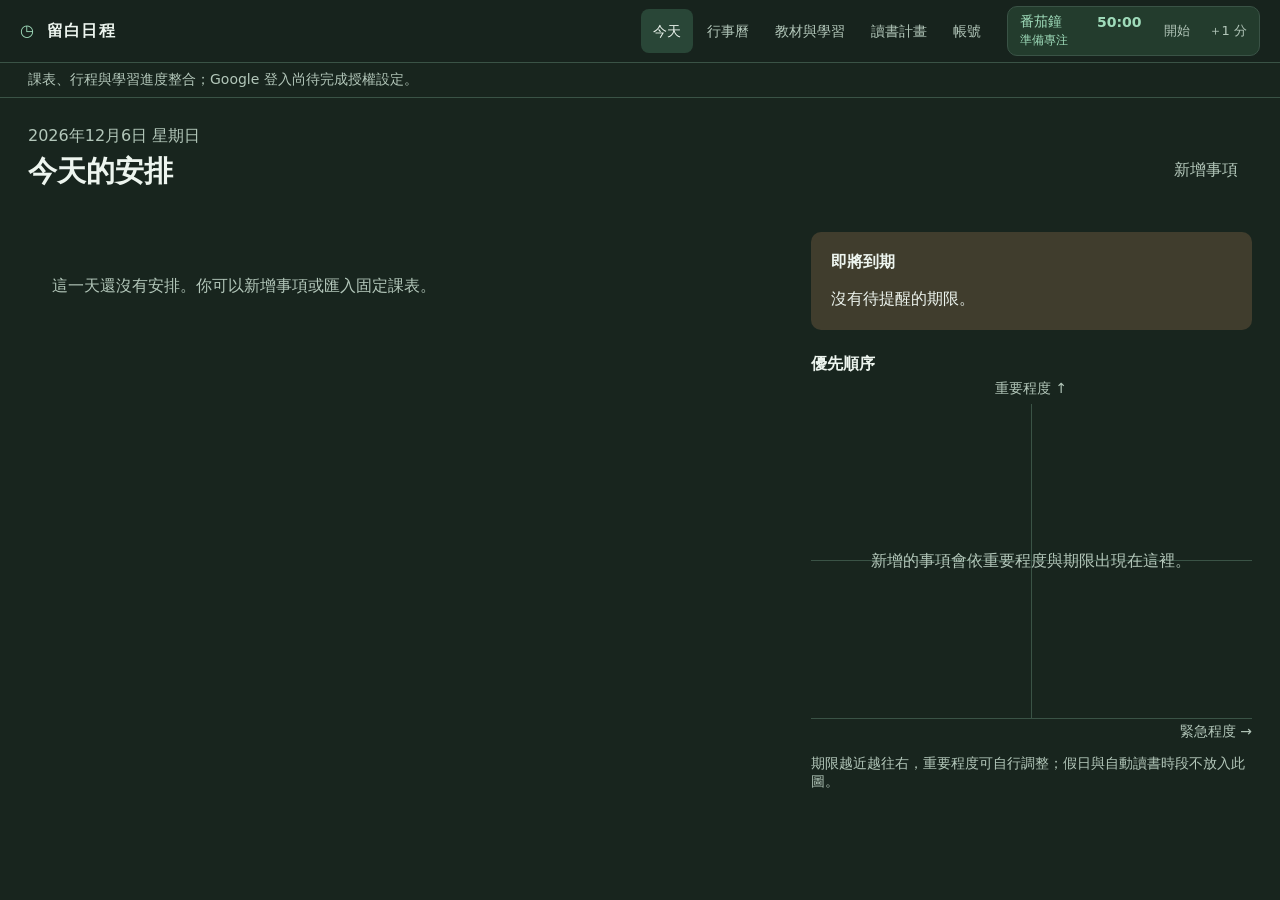
==== index.html @ 6f9f3aba "Fix progress reset races, account outage recovery and mobile planner overflow; add coordinator integ" ====
<!doctype html><html lang="zh-Hant"><head><meta charset="utf-8"><meta name="viewport" content="width=device-width,initial-scale=1"><meta name="description" content="留白日程，結合課表、讀書計畫、逐觀念學習與番茄鐘的期末專案。"><title>留白日程 · Blanktime</title><link rel="stylesheet" href="assets/site.css?v=sync3"></head><body><section id="blanktime" aria-label="留白日程網頁構想">
  <header class="bt-header">
    <div class="bt-brand"><span aria-hidden="true">◷</span> 留白日程</div>
    <nav aria-label="主要頁面">
      <button type="button" data-page="today" aria-pressed="true">今天</button>
      <button type="button" data-page="calendar" aria-pressed="false">行事曆</button>
      <button type="button" data-page="materials" aria-pressed="false">教材與學習</button><button type="button" data-page="study" aria-pressed="false">讀書計畫</button><button type="button" id="account-open">帳號</button>
    </nav>
    <div class="bt-focus-hub" role="group" aria-label="番茄鐘">
      <button type="button" class="bt-focus-tab" data-page="focus" aria-pressed="false"><span class="bt-focus-title">番茄鐘 <strong data-timer-value>50:00</strong></span><span data-timer-state>載入中</span></button>
      <div class="bt-quick-actions" aria-label="番茄鐘快速控制"><button type="button" data-timer-toggle disabled>開始</button><button type="button" data-timer-add disabled aria-label="番茄鐘增加一分鐘">＋1 分</button></div>
    </div>
  </header>
  <div id="sync-status" class="bt-sync-status" role="status">訪客模式・僅存於此瀏覽器</div><p class="prototype-note">課表、行程與學習進度整合；Google 登入尚待完成授權設定。</p><div class="bt-body">
    <section data-panel="today">
      <div class="planner-heading"><div class="bt-intro"><span id="today-date"></span><h2>今天的安排</h2></div><button type="button" id="today-new-event">新增事項</button></div>
      <div class="bt-split"><section aria-label="一整天的時間表"><ol id="today-agenda" class="bt-agenda"></ol></section><aside class="bt-aside"><section class="bt-due"><h3>即將到期</h3><ul id="upcoming"></ul></section><section><h3>優先順序</h3><div class="bt-axis-y">重要程度 ↑</div><div id="priority-plot" class="bt-plot" role="group" aria-label="使用者事項的重要與緊急四象限"></div><div class="bt-axis-x">緊急程度 →</div><p class="bt-muted">期限越近越往右，重要程度可自行調整；假日與自動讀書時段不放入此圖。</p></section></aside></div>
    </section>
    <section data-panel="calendar" hidden>
      <div class="planner-heading"><div class="bt-intro"><span>月曆與每週安排</span><h2>行事曆</h2></div><div class="planner-inline"><button type="button" id="new-event">新增事項</button><button type="button" id="new-course">新增固定課表</button><button type="button" id="planner-import">匯入課表</button></div></div>
      <div class="planner-heading"><div class="planner-inline"><button id="month-prev" type="button" aria-label="上一個月">上個月</button><h3 id="calendar-month"></h3><button id="month-next" type="button" aria-label="下一個月">下個月</button><button id="month-today" type="button">今天</button></div><div class="bt-views"><button type="button" data-view="month" aria-pressed="true">月曆</button><button type="button" data-view="week" aria-pressed="false">週檢視</button></div></div>
      <p id="planner-status" role="status"></p><div data-calendar="month" class="planner-month-layout"><div id="month-grid" class="bt-month" role="group" aria-label="每月行事曆"></div><aside><h3 id="selected-date"></h3><ol id="selected-agenda" class="bt-agenda"></ol></aside></div><div data-calendar="week" id="week-list" hidden></div>
      <p class="bt-muted">週末以底色區分。國定假日及連假資料尚未自動連接；可先新增「節日／假日」，或在核對後匯入。</p><details class="planner-details"><summary>我的固定課表</summary><ul id="course-list"></ul></details>
    </section>
    <section data-panel="materials" hidden class="bt-learning-panel">
      <div class="bt-learning-toolbar"><label>目前課程 <select id="course-select" aria-label="切換課程"><option value="">尚未匯入教材</option></select></label><button type="button" id="library-export">備份教材與進度</button><span id="library-status" role="status"></span></div>
      <div class="bt-learning-layout"><iframe id="learning-frame" title="逐觀念學習與教材預覽" src="modules/learning/index.html?v=cloud1"></iframe>
      <aside class="bt-import"><h2>加入教材</h2><p>把講義交給 ChatGPT 或 Gemini，整理成留白日程教材包，再匯入這裡。</p>
      <label class="bt-upload">選擇教材包 JSON<input id="package-file" type="file" accept=".json,application/json"></label>
      <label for="package-text">或貼上整理好的 JSON</label><textarea id="package-text" rows="9" placeholder="貼上 blanktime.study-package/v1 教材包"></textarea>
      <button type="button" id="package-check" class="bt-primary">預覽匯入內容</button><div id="package-preview" role="status"></div><button id="package-confirm" type="button" class="bt-primary" hidden>確認匯入</button>
      <p class="bt-muted">教材與進度存在這個瀏覽器，不會發布到 GitHub。重新匯入會保留既有學習進度。</p>
      <details><summary>整理教材需要的資料</summary><p><a href="skills/blanktime-study-coach/SKILL.md" target="_blank" rel="noopener">教材教練 Skill</a></p><p><a href="skills/blanktime-study-coach/examples/minimal-package.json" download>下載教材包範例</a></p><button type="button" id="copy-prompt">複製整理指令</button><p id="prompt-status" role="status"></p></details>
      <details><summary>還原備份</summary><label>選擇留白日程備份 JSON<input id="backup-file" type="file" accept=".json,application/json"></label><button id="backup-restore" type="button">檢查並還原備份</button><p id="backup-status" role="status"></p></details>
      <div id="materials-workspace"></div></aside></div>
    </section><section data-panel="study" hidden>
      <div class="bt-intro"><span>學習進度與章節熟悉度</span><h2>我的讀書計畫</h2></div>
      <details class="planner-details" open><summary>安排接下來一週的讀書時間</summary><p class="bt-muted">依未完成待辦與教材任務產生規則排程，先預覽再加入。這不是網站即時呼叫 AI。</p><div class="planner-fields"><label>開始日期<input id="plan-from" type="date" required></label><label>考試／複習期限（選填）<input id="plan-exam" type="datetime-local"></label><label>每天開始<input id="plan-day-start" type="time" value="09:00" step="1800"></label><label>每天結束<input id="plan-day-end" type="time" value="22:00" step="1800"></label><label>每日最多讀書（分鐘）<input id="plan-max" type="number" value="240" min="30" max="720" step="30"></label></div><button id="plan-generate" type="button">產生一週預覽</button><button id="plan-confirm" type="button" hidden>確認加入行事曆</button><div id="plan-preview" role="status"></div></details><div id="study-live"></div><div id="study-demo"><p class="bt-muted">以下為排版範例，匯入教材後會顯示你的真實章節與進度。</p><ul class="bt-chapters">
        <li><b>A</b><div><strong>第 1 章</strong><span>複習重點並做一道進階題</span></div><span>30 分鐘</span></li>
        <li><b>B</b><div><strong>第 2 章</strong><span>用自己的話整理筆記</span></div><span>30 分鐘</span></li>
        <li><b>C</b><div><strong>第 3 章</strong><span>做例題並找出容易錯的步驟</span></div><span>60 分鐘</span></li>
        <li><b>F</b><div><strong>第 4 章</strong><span>建立基礎架構，再練基礎題</span></div><span>60 分鐘</span></li>
      </ul>
</div>    </section>
    <section data-panel="focus" hidden class="bt-focus-panel"><iframe id="pomodoro-frame" title="番茄鐘與原版窗邊風景" src="modules/pomodoro/index.html?v=cloud1" allow="autoplay"></iframe></section>
  </div>
</section>
<dialog id="event-dialog" aria-labelledby="event-title"><div class="account-dialog-head"><h2 id="event-title">新增／編輯事項</h2><button id="event-close" type="button">關閉</button></div><form id="event-form"><input type="hidden" name="id"><div class="planner-fields"><label>事項名稱<input name="title" maxlength="200" required></label><label>類別<select name="type"><option value="task">待辦</option><option value="assignment">作業</option><option value="exam">考試</option><option value="meeting">重要事項</option><option value="study">讀書</option><option value="rest">休息</option><option value="flex">彈性時間</option><option value="holiday">節日／假日</option></select></label><label>日期<input type="date" name="date" required></label><label>開始時間（選填）<input type="time" name="start" step="300"></label><label>結束時間（選填）<input type="time" name="end" step="300"></label><label>截止／提醒時間（選填）<input type="datetime-local" name="deadline"></label><label>重要程度 0–100<input name="importance" type="number" min="0" max="100" value="50" required></label><label>預估需要幾分鐘<input name="estimate" type="number" min="5" max="1440" step="5" value="60" required></label></div><label class="planner-check"><input type="checkbox" name="includeMatrix" checked>放入重要／緊急四象限</label><p class="bt-muted">時間可精確到 5 分鐘。休息和彈性時間至少 30 分鐘。填入截止時間後會出現在即將到期；系統通知尚未開發。</p><p id="event-error" role="alert"></p><button type="submit">儲存事項</button></form></dialog>
<dialog id="course-dialog" aria-labelledby="course-title"><div class="account-dialog-head"><h2 id="course-title">固定課表</h2><button id="course-close" type="button">關閉</button></div><form id="course-form"><input type="hidden" name="id"><div class="planner-fields"><label>課名<input name="title" maxlength="200" required></label><label>星期<select name="weekday"><option value="1">一</option><option value="2">二</option><option value="3">三</option><option value="4">四</option><option value="5">五</option><option value="6">六</option><option value="0">日</option></select></label><label>開始時間<input type="time" name="start" step="300" required></label><label>結束時間<input type="time" name="end" step="300" required></label><label>學期開始<input type="date" name="from" required></label><label>學期結束<input type="date" name="to" required></label><label>停課日期（逗號分隔）<input name="exceptions" placeholder="2026-12-01, 2026-12-08"></label></div><label class="planner-check"><input name="skipHolidays" type="checkbox" checked>遇到已加入的假日不排課</label><p id="course-error" role="alert"></p><button type="submit">儲存課表</button></form></dialog>
<dialog id="planner-import-dialog" aria-labelledby="planner-import-title"><div class="account-dialog-head"><h2 id="planner-import-title">匯入課表</h2><button id="planner-import-close" type="button">關閉</button></div><p>先把課表截圖交給 ChatGPT／Gemini，確認後將 JSON 貼到這裡。</p><button id="planner-prompt" type="button">複製課表整理指令</button><label>課表 JSON<textarea id="planner-import-text" rows="12" placeholder="blanktime.schedule/v1"></textarea></label><button id="planner-import-check" type="button">檢查與預覽</button><p id="planner-import-preview" role="status"></p><button id="planner-import-confirm" type="button" hidden>確認匯入課表</button></dialog>
<dialog id="account-dialog" aria-labelledby="account-title"><div class="account-dialog-head"><h2 id="account-title">帳號與同步</h2><button type="button" id="account-close" aria-label="關閉帳號設定">關閉</button></div><p id="account-name">尚未登入</p><p id="account-status" role="status">訪客模式・僅存於此瀏覽器</p><p id="account-setup-note">使用 Google 登入後，同步整理好的課程、進度及同一個番茄鐘。原始教材不會上傳。</p><button id="account-login" type="button" disabled>正在確認 Google 登入設定</button><button id="account-logout" type="button" hidden>登出此裝置</button><button id="account-retry" type="button">重新同步</button><button id="account-migrate" type="button" hidden>預覽合併這台裝置的訪客資料</button><div id="migration-preview"></div><button id="migration-confirm" type="button" hidden>確認合併</button></dialog>
<script src="assets/value.js?v=sync2"></script><script src="assets/planner-core.js?v=sync3" defer></script><script src="assets/storage.js?v=cloud1" defer></script><script src="cloud/client.js?v=cloud1" defer></script><script src="assets/package-validator.js" defer></script><script src="assets/data.js?v=cloud1" defer></script><script src="assets/app.js?v=cloud1" defer></script><script src="assets/library.js?v=cloud1" defer></script><script src="modules/learning/assets/js/workspace.js" defer></script><script src="assets/planner.js?v=sync3" defer></script><script src="assets/cloud-app.js?v=sync3" defer></script></body></html>
---- assets/site.css ----
#blanktime {
    color-scheme: light dark;
    --bt-paper: light-dark(#fffdfa,#1d2220);
    --bt-ink: light-dark(#20352d,#edf5ed);
    --bt-dim: light-dark(#51665e,#b3c6bb);
    --bt-line: light-dark(#d9e3da,#465a50);
    --bt-accent: light-dark(#20644f,#8bd3af);
    --bt-tint: light-dark(#e5f2e9,#2b4237);
    --bt-gold: light-dark(#f7eedc,#42392a);
    font-family: system-ui, sans-serif;
    background: var(--bt-paper);
    color: var(--bt-ink);
    border: 1px solid var(--bt-line);
    border-radius: 16px;
  }
  #blanktime * { box-sizing: border-box; }
  #blanktime [hidden] { display: none !important; }
  #blanktime h2, #blanktime h3 { margin: 0; }
  #blanktime h2 { font-size: 1.5rem; }
  #blanktime h3 { font-size: 1rem; }
  #blanktime button {
    background: transparent; color: var(--bt-dim); border: 0;
    border-radius: 8px; font: inherit; padding: .65rem .85rem;
  }
  #blanktime button[aria-pressed="true"] { background: var(--bt-tint); color: var(--bt-ink); }
  #blanktime nav, #blanktime .bt-views { display: flex; flex-wrap: wrap; gap: .25rem; }
  #blanktime .bt-focus-tab { display: grid; align-content: center; gap: .12rem; text-align: left; }
  #blanktime .bt-focus-tab span { color: var(--bt-accent); font-size: .68rem; }
  #blanktime .bt-timer-strip {
    display: flex; flex-wrap: wrap; justify-content: flex-end; align-items: center;
    gap: .35rem .7rem; padding: .35rem 1.25rem; border-bottom: 1px solid var(--bt-line);
    background: var(--bt-tint); font-size: .85rem;
  }
  #blanktime .bt-timer-strip button, #blanktime .bt-clock button {
    background: var(--bt-paper); border: 1px solid var(--bt-line);
    min-height: 36px; padding: .35rem .65rem;
  }
  #blanktime [data-timer-value] { font-variant-numeric: tabular-nums; }
  #blanktime .bt-window-seat {
    display: grid; grid-template-columns: 1fr minmax(0, 1.2fr); align-items: center;
    gap: 1.5rem; min-height: 20rem; padding: 1.5rem; border-radius: 12px;
    color: #faf3de; background: linear-gradient(135deg, #273b4b, #3d515b 68%, #696252);
  }
  #blanktime .bt-window-copy { display: grid; gap: .45rem; }
  #blanktime .bt-window-copy > span { font-size: .8rem; letter-spacing: .06em; }
  #blanktime .bt-window-copy h2 { font-family: Georgia, serif; font-size: clamp(1.6rem, 4vw, 2.55rem); }
  #blanktime .bt-window-copy p { margin: 0; }
  #blanktime .bt-clock {
    display: grid; align-content: start; gap: .65rem; color: var(--bt-ink);
    background: var(--bt-gold); border-radius: 12px; padding: 1rem; text-align: center;
  }
  #blanktime .bt-clock > span { font-size: .85rem; color: var(--bt-dim); }
  #blanktime .bt-clock > strong { font-size: clamp(2.7rem, 8vw, 4.1rem); line-height: 1; }
  #blanktime .bt-clock-actions { display: flex; flex-wrap: wrap; justify-content: center; gap: .5rem; }
  #blanktime .bt-clock details { border-top: 1px solid var(--bt-line); padding-top: .5rem; font-size: .85rem; }
  #blanktime .bt-clock form {
    display: flex; align-items: end; justify-content: center; flex-wrap: wrap;
    gap: .45rem; margin: .6rem 0;
  }
  #blanktime .bt-clock form label { display: grid; gap: .2rem; }
  #blanktime .bt-clock input {
    width: 5.5rem; padding: .4rem; font: inherit; font-size: 1rem; border-radius: 6px;
    border: 1px solid var(--bt-line); color: var(--bt-ink); background: var(--bt-paper);
  }
  #blanktime .bt-header {
    display: flex; justify-content: space-between; align-items: center;
    flex-wrap: wrap; gap: .65rem; padding: .85rem 1.25rem; border-bottom: 1px solid var(--bt-line);
  }
  #blanktime .bt-brand { font-weight: 700; letter-spacing: .08em; }
  #blanktime .bt-brand span { color: var(--bt-accent); margin-right: .3rem; }
  #blanktime .bt-body { padding: 1.3rem; }
  #blanktime .bt-intro { display: grid; gap: .3rem; margin-bottom: 1rem; }
  #blanktime .bt-intro > span, #blanktime time, #blanktime small { color: var(--bt-dim); }
  #blanktime .bt-split { display: grid; grid-template-columns: minmax(0, 1.5fr) minmax(0, 1fr); gap: 1.2rem; }
  #blanktime ul, #blanktime ol { list-style: none; margin: 0; padding: 0; }
  #blanktime .bt-agenda { display: grid; gap: .5rem; }
  #blanktime .bt-agenda li { display: grid; grid-template-columns: 7rem 1fr; align-items: start; gap: .5rem; }
  #blanktime .bt-agenda time { font-size: .82rem; padding-top: .8rem; font-variant-numeric: tabular-nums; }
  #blanktime .bt-agenda li > div { border-radius: 8px; padding: .55rem .7rem; display: grid; gap: .15rem; }
  #blanktime .bt-class, #blanktime .bt-study { background: var(--bt-tint); }
  #blanktime .bt-rest { background: var(--bt-gold); }
  #blanktime .bt-flex { border: 1px dashed var(--bt-accent); }
  #blanktime .bt-hours { display: grid; grid-template-columns: repeat(3, minmax(0,1fr)); font-size: .8rem; margin-top: .35rem; }
  #blanktime .bt-hours span { padding-top: .25rem; border-top: 1px solid var(--bt-line); }
  #blanktime .bt-hours span + span { border-left: 1px solid var(--bt-line); padding-left: .4rem; }
  #blanktime .bt-aside { display: grid; align-content: start; gap: 1rem; }
  #blanktime .bt-due { background: var(--bt-gold); padding: .7rem .85rem; border-radius: 10px; }
  #blanktime .bt-due li { display: flex; flex-wrap: wrap; justify-content: space-between; gap: .35rem; margin-top: .35rem; font-size: .87rem; }
  #blanktime .bt-due li span { color: var(--bt-dim); }
  #blanktime .bt-axis-y, #blanktime .bt-axis-x { color: var(--bt-dim); font-size: .75rem; }
  #blanktime .bt-axis-y { text-align: center; margin: .35rem 0; }
  #blanktime .bt-axis-x { text-align: right; margin-top: .25rem; }
  #blanktime .bt-plot {
    position: relative; height: 8.5rem; border-bottom: 1px solid var(--bt-line);
    background: linear-gradient(var(--bt-line),var(--bt-line)) center / 100% 1px no-repeat,
      linear-gradient(var(--bt-line),var(--bt-line)) center / 1px 100% no-repeat;
  }
  #blanktime .bt-dot {
    position: absolute; left: var(--x); top: var(--y); white-space: nowrap;
    transform: translate(-100%,-50%); font-size: .8rem;
  }
  #blanktime .bt-dot::after { content: '●'; color: var(--bt-accent); margin-left: .2rem; }
  #blanktime .bt-views { margin-bottom: .8rem; }
  #blanktime .bt-month { display: grid; grid-template-columns: repeat(7,minmax(0,1fr)); gap: 2px; }
  #blanktime .bt-month > span { padding: .3rem .25rem; text-align: center; color: var(--bt-dim); }
  #blanktime .bt-month > div { min-height: 2.8rem; padding: .35rem .25rem; border-top: 1px solid var(--bt-line); text-align: center; overflow-wrap: anywhere; font-size: .82rem; }
  #blanktime .bt-month > div em { display: block; font-size: .72rem; font-style: normal; color: var(--bt-accent); }
  #blanktime .bt-month > div.bt-active-date { background: var(--bt-tint); }
  #blanktime .bt-week li, #blanktime .bt-chapters li { display: grid; grid-template-columns: auto auto 1fr; align-items: center; gap: .8rem; padding: .7rem 0; border-bottom: 1px solid var(--bt-line); }
  #blanktime .bt-chapters li { grid-template-columns: 2.1rem 1fr auto; }
  #blanktime .bt-chapters li b { background: var(--bt-tint); border-radius: 6px; text-align: center; padding: .25rem 0; }
  #blanktime .bt-chapters li div { display: grid; gap: .2rem; }
  #blanktime .bt-week li span, #blanktime .bt-chapters li span { color: var(--bt-dim); font-size: .85rem; }
  @media (max-width: 620px) {
    #blanktime .bt-split { grid-template-columns: minmax(0,1fr); }
    #blanktime .bt-body { padding: .85rem; }
    #blanktime .bt-window-seat { grid-template-columns: minmax(0,1fr); padding: 1rem; }
  }
  @media (max-width: 420px) {
    #blanktime .bt-header { padding-inline: .85rem; }
    #blanktime .bt-agenda li { grid-template-columns: 5.7rem 1fr; }
    #blanktime .bt-week li { grid-template-columns: 1fr 1fr; }
    #blanktime .bt-week li strong { grid-column: 1 / -1; }
  }

html,body{margin:0;padding:0;min-height:100%;background:#121c18;color-scheme:dark;font-family:system-ui,"Microsoft JhengHei",sans-serif;font-size:16px;}
#blanktime{--bt-paper:#18251e;--bt-ink:#edf5ef;--bt-dim:#b3c7ba;--bt-line:#3a5346;--bt-accent:#9fdbba;--bt-tint:#294637;--bt-gold:#403d2d;max-width:none;width:100%;min-height:100dvh;margin:0;border:0;border-radius:0;display:flex;flex-direction:column;}
#blanktime a{color:var(--bt-accent);}#blanktime button{cursor:pointer;min-height:44px;}#blanktime button:hover{background:#304d3e;color:var(--bt-ink);}#blanktime :focus-visible{outline:2px solid var(--bt-accent);outline-offset:3px;}
#blanktime .bt-header{padding:12px 28px;background:#17231d;min-height:76px;}#blanktime .bt-brand{font-size:1.15rem;}#blanktime .bt-focus-tab span{font-size:.875rem;}
#blanktime .bt-timer-strip{padding:7px 28px;min-height:56px;}#blanktime .prototype-note{margin:0;padding:8px 28px;color:var(--bt-dim);border-bottom:1px solid var(--bt-line);font-size:.875rem;}
#blanktime .bt-body{padding:28px;flex:1;min-width:0;}#blanktime .bt-split{grid-template-columns:minmax(0,1.7fr) minmax(340px,1fr);gap:32px;}
#blanktime .bt-intro{margin-bottom:24px;}#blanktime .bt-intro h2{font-size:1.8rem;}#blanktime .bt-agenda{gap:14px;}#blanktime .bt-agenda li{grid-template-columns:120px 1fr;}#blanktime .bt-agenda li>div{padding:18px 20px;min-height:90px;}
#blanktime .bt-agenda time,#blanktime .bt-hours,#blanktime .bt-due li{font-size:1rem;}#blanktime .bt-agenda small{font-size:.875rem;}#blanktime .bt-aside{gap:24px;}#blanktime .bt-due{padding:20px;}#blanktime .bt-due li{margin-top:16px;}#blanktime .bt-plot{height:clamp(220px,35dvh,450px);}#blanktime .bt-dot,#blanktime .bt-axis-x,#blanktime .bt-axis-y{font-size:.875rem;}
#blanktime .bt-month>div{min-height:clamp(80px,12dvh,160px);text-align:left;padding:12px;font-size:1rem;}#blanktime .bt-month>span{font-size:.875rem;padding:14px;}#blanktime .bt-month>div em{font-size:.875rem;}
#blanktime[data-current-page="focus"] .bt-body,#blanktime[data-current-page="materials"] .bt-body{padding:0;}
#blanktime[data-current-page="focus"] .prototype-note,#blanktime[data-current-page="materials"] .prototype-note{display:none;}
#blanktime .bt-focus-panel{height:calc(100dvh - var(--bt-chrome-height,140px));min-height:480px;}#blanktime iframe{display:block;border:0;width:100%;}#pomodoro-frame{height:100%;}
#blanktime .bt-learning-toolbar{display:flex;align-items:center;gap:16px;flex-wrap:wrap;padding:14px 24px;border-bottom:1px solid var(--bt-line);background:#1c2d23;}#blanktime .bt-learning-toolbar label{display:flex;gap:12px;align-items:center;}#blanktime #library-status{font-size:.875rem;color:var(--bt-accent);}
#blanktime .bt-learning-layout{display:grid;grid-template-columns:minmax(0,1fr) 340px;min-height:calc(100dvh - 214px);}#learning-frame{height:calc(100dvh - 214px);min-height:600px;}
#blanktime .bt-import{padding:24px;border-left:1px solid var(--bt-line);background:#1b2c22;overflow:auto;max-height:calc(100dvh - 214px);}#blanktime .bt-import h2{font-size:1.25rem;}#blanktime .bt-import p{line-height:1.7;font-size:.875rem;}#blanktime .bt-import details{margin-top:24px;border-top:1px solid var(--bt-line);padding-top:16px;}#blanktime .bt-import summary{cursor:pointer;}
#blanktime input,#blanktime select,#blanktime textarea{font:inherit;color:var(--bt-ink);background:#132219;border:1px solid #537563;border-radius:7px;padding:10px;max-width:100%;}#blanktime textarea{width:100%;resize:vertical;margin:8px 0;}#blanktime .bt-upload{display:block;border:1px dashed #6e9c83;padding:16px;margin:18px 0;font-size:.875rem;}#blanktime .bt-upload input{width:100%;margin-top:10px;}#blanktime .bt-primary{background:var(--bt-accent);color:#102319;font-weight:600;width:100%;margin-top:12px;}#blanktime .bt-muted{color:var(--bt-dim);font-size:.875rem;}#blanktime #package-preview{overflow-wrap:anywhere;margin-top:16px;line-height:1.7;}#blanktime #package-preview ul{list-style:disc;padding-left:20px;}
#blanktime .bt-course-plan{margin:24px 0;}#blanktime .bt-chapters{margin-top:12px;}#blanktime .bt-chapters li{grid-template-columns:110px 1fr auto;padding:18px 0;}#blanktime .bt-chapters li select{width:110px;}
#materials-workspace .upload-panel{margin-top:24px;border-top:1px solid var(--bt-line);padding-top:20px;}#materials-workspace h2{font-size:1.1rem;}#materials-workspace .drop-zone{display:block;border:1px dashed #6e9c83;margin-top:12px;padding:12px;font-size:.875rem;}#materials-workspace input[type=file]{width:100%;margin-top:12px;}#materials-workspace .file-card{margin-top:18px;border-top:1px solid var(--bt-line);padding-top:14px;overflow-wrap:anywhere;}#materials-workspace .file-preview{white-space:pre-wrap;max-height:260px;overflow:auto;font:inherit;font-size:.875rem;}#materials-workspace .file-image{width:100%;max-height:220px;object-fit:contain;}#materials-workspace .file-pdf{height:300px;}#materials-workspace .consent{display:flex;align-items:baseline;gap:8px;font-size:.875rem;margin:12px 0;}#materials-workspace [hidden]{display:none!important;}
@media(max-width:1100px){#blanktime .bt-learning-layout{grid-template-columns:minmax(0,1fr) 300px;}#blanktime .bt-split{grid-template-columns:minmax(0,1.3fr) minmax(300px,1fr);}#blanktime .bt-header{padding-inline:18px;}}
@media(max-width:800px){#blanktime .bt-header{align-items:flex-start;gap:12px;}#blanktime .bt-header nav{width:100%;flex-wrap:nowrap;overflow:auto;}#blanktime .bt-header nav button{flex-shrink:0;font-size:.875rem;}#blanktime .bt-body{padding:20px 16px;}#blanktime .bt-split{grid-template-columns:1fr;}#blanktime .bt-agenda li{grid-template-columns:92px 1fr;}#blanktime .bt-agenda time{font-size:.875rem;}#blanktime .bt-learning-layout{display:flex;flex-direction:column;}#learning-frame{height:70dvh;min-height:550px;}#blanktime .bt-import{max-height:none;border-left:0;border-top:1px solid var(--bt-line);}#blanktime .bt-focus-panel{height:calc(100dvh - 182px);min-height:530px;}#blanktime .bt-chapters li{grid-template-columns:95px 1fr;}#blanktime .bt-chapters li button{grid-column:2;}#blanktime .bt-month>div{padding:8px 4px;min-height:80px;}#blanktime .bt-learning-toolbar{padding:12px 16px;}#blanktime .bt-learning-toolbar label{width:100%;}#blanktime .prototype-note{padding:10px 16px;}}

/* Compact shared header: one timer tile, no second toolbar. */
#blanktime .bt-header{display:grid;grid-template-columns:auto minmax(0,1fr) auto;gap:14px;padding:6px 20px;min-height:60px;align-items:center;}
#blanktime .bt-header nav{justify-content:flex-end;flex-wrap:nowrap;min-width:0;gap:2px;}
#blanktime .bt-header nav button{padding:6px 12px;font-size:.9rem;white-space:nowrap;}
#blanktime .bt-brand{font-size:1rem;white-space:nowrap;}
#blanktime .bt-focus-hub{display:flex;align-items:center;gap:5px;padding:2px 4px;border:1px solid var(--bt-line);border-radius:10px;background:#233c2d;}
#blanktime .bt-focus-hub .bt-focus-tab{min-width:138px;min-height:44px;padding:4px 8px;gap:1px;}
#blanktime .bt-focus-title{display:flex;align-items:center;justify-content:space-between;gap:12px;color:var(--bt-ink);font-size:.875rem;}
#blanktime .bt-focus-hub [data-timer-state]{font-size:.75rem;}
#blanktime .bt-quick-actions{display:flex;gap:2px;}
#blanktime .bt-quick-actions button{min-height:44px;min-width:44px;padding:5px 8px;font-size:.8125rem;}
#blanktime button:disabled{cursor:default;opacity:.5;}
#blanktime .bt-focus-panel{height:calc(100dvh - var(--bt-chrome-height,64px));min-height:0;}
#blanktime .bt-learning-layout{min-height:calc(100dvh - var(--bt-chrome-height,64px) - 78px);}
#learning-frame{height:calc(100dvh - var(--bt-chrome-height,64px) - 78px);}
#blanktime .bt-import{max-height:calc(100dvh - var(--bt-chrome-height,64px) - 78px);}
@media(max-width:900px){#blanktime .bt-header{grid-template-columns:auto 1fr;grid-template-areas:"brand timer" "nav nav";gap:3px 8px;padding:5px 12px;}#blanktime .bt-brand{grid-area:brand;font-size:.875rem;}#blanktime .bt-focus-hub{grid-area:timer;justify-self:end;}#blanktime .bt-header nav{grid-area:nav;width:100%;justify-content:space-between;overflow:auto;}#blanktime .bt-header nav button{flex:1;padding:4px 8px;min-height:40px;}#blanktime .bt-focus-hub .bt-focus-tab{min-width:118px;}#blanktime .bt-quick-actions button{padding:4px;font-size:.75rem;}}
@media(max-width:800px){#learning-frame{height:70dvh;min-height:550px;}#blanktime .bt-import{max-height:none;}#blanktime .bt-focus-panel{height:calc(100dvh - var(--bt-chrome-height,105px));min-height:0;}}
@media(max-width:370px){#blanktime .bt-brand{font-size:.75rem;letter-spacing:0;}#blanktime .bt-header{padding-inline:6px;}#blanktime .bt-focus-hub .bt-focus-tab{min-width:105px;}#blanktime .bt-header nav button{font-size:.8125rem;}}

.bt-sync-status{position:absolute;width:1px;height:1px;overflow:hidden;clip-path:inset(50%);white-space:nowrap;}
#account-dialog{color:#edf5ef;background:#18251e;border:1px solid #537563;border-radius:14px;width:min(520px,calc(100vw - 32px));max-height:85dvh;overflow:auto;padding:24px;font-family:system-ui,sans-serif;}
#account-dialog::backdrop{background:#07110ccd;}
#account-dialog .account-dialog-head{display:flex;align-items:center;justify-content:space-between;gap:16px;}
#account-dialog h2{margin:0;font-size:1.3rem;}
#account-dialog p{line-height:1.7;overflow-wrap:anywhere;}
#account-dialog button{font:inherit;color:#edf5ef;background:#294637;border:1px solid #537563;border-radius:7px;padding:10px 14px;min-height:44px;cursor:pointer;margin:6px 6px 6px 0;}
#account-dialog button:disabled{opacity:.55;cursor:default;}
#account-dialog [hidden]{display:none!important;}
#account-status{border-left:3px solid #9fdbba;padding:8px 12px;background:#233a2d;}

#blanktime .planner-heading{display:flex;align-items:center;justify-content:space-between;flex-wrap:wrap;gap:12px;margin-bottom:16px;}
#blanktime .planner-inline{display:flex;align-items:center;flex-wrap:wrap;gap:8px;}
#blanktime .planner-inline button{font-size:.875rem;min-height:36px;padding:4px 9px;border:1px solid var(--bt-line);}
#blanktime .bt-empty{padding:24px;color:var(--bt-dim);line-height:1.8;}
#blanktime .bt-event{border:1px solid var(--bt-line);}
#blanktime .bt-class,#blanktime .bt-study{background:#294637;}#blanktime .bt-task,#blanktime .bt-assignment{background:#29392e;}#blanktime .bt-exam{background:#464032;}#blanktime .bt-meeting{background:#253c36;}#blanktime .bt-holiday{background:#36372b;}
#blanktime .bt-event.is-completed{opacity:.6;}#blanktime .bt-event.is-completed>strong{text-decoration:line-through;}
#blanktime .planner-month-layout{display:grid;grid-template-columns:minmax(0,1.6fr) minmax(300px,1fr);gap:24px;}
#blanktime .calendar-cell{display:flex;align-items:flex-start;justify-content:flex-start;flex-direction:column;gap:6px;border:1px solid var(--bt-line);border-radius:0;min-height:110px;padding:10px;text-align:left;overflow-wrap:anywhere;min-width:0;}
#blanktime .calendar-cell b{font-weight:500;font-size:1rem;}#blanktime .calendar-cell small{display:block;max-width:100%;font-size:.8125rem;line-height:1.45;}
#blanktime .calendar-cell.weekend{background:#233329;}#blanktime .calendar-cell.outside-month{opacity:.4;}#blanktime .calendar-cell.selected-day{outline:2px solid var(--bt-accent);outline-offset:-2px;background:#304c3b;}#blanktime .calendar-holiday{color:#e5ca8c;}
#blanktime .bt-plot .bt-empty{position:absolute;inset:0;display:grid;place-items:center;pointer-events:none;}
#blanktime .bt-dot{transform:translate(-50%,-50%);max-width:140px;overflow:hidden;text-overflow:ellipsis;font-size:.875rem;padding:3px;min-height:32px;}
#blanktime .bt-dot{transform:translate(0,-50%);max-width:46%;white-space:nowrap;}
#blanktime .bt-dot.label-left{transform:translate(-100%,-50%);}
.planner-details{border:1px solid #3a5346;border-radius:10px;margin:22px 0;padding:20px;}.planner-details summary{font-size:1.1rem;cursor:pointer;font-weight:600;}
.planner-fields{display:grid;grid-template-columns:repeat(auto-fit,minmax(180px,1fr));gap:14px;margin:18px 0;}.planner-fields label{display:grid;gap:7px;font-size:.9rem;}
.planner-fields input,.planner-fields select,dialog textarea{font:inherit;color:#edf5ef;background:#132219;border:1px solid #537563;border-radius:7px;padding:10px;max-width:100%;min-width:0;}
.planner-check{display:flex;align-items:center;gap:9px;margin:16px 0;}.planner-warning{color:#efcd8e;}
#plan-preview{max-height:500px;overflow:auto;line-height:1.7;}#plan-preview h4{position:sticky;top:0;margin:10px 0;padding:8px;background:#233a2d;}#plan-preview p{margin:8px 0;}
#course-list li{display:flex;align-items:center;gap:8px;flex-wrap:wrap;padding:10px 0;border-bottom:1px solid #3a5346;}
#week-list{display:grid;gap:24px;}#week-list section{border:1px solid #3a5346;border-radius:10px;padding:18px;}#week-list h3{margin:0 0 16px;}
#event-dialog,#course-dialog,#planner-import-dialog{color:#edf5ef;background:#18251e;border:1px solid #537563;border-radius:14px;width:min(640px,calc(100vw - 24px));max-height:90dvh;overflow:auto;padding:24px;font-family:system-ui,sans-serif;}
#event-dialog::backdrop,#course-dialog::backdrop,#planner-import-dialog::backdrop{background:#07110ccc;}
.account-dialog-head{display:flex;align-items:center;justify-content:space-between;gap:14px;}
#event-dialog button,#course-dialog button,#planner-import-dialog button{font:inherit;color:#edf5ef;background:#294637;border:1px solid #537563;border-radius:7px;min-height:44px;padding:9px 14px;cursor:pointer;margin:6px 6px 6px 0;}
#planner-import-dialog label{display:grid;gap:8px;margin-top:16px;}#planner-import-dialog textarea{width:100%;resize:vertical;}dialog [hidden]{display:none!important;}
@media(max-width:1000px){#blanktime .planner-month-layout{grid-template-columns:1fr;}#blanktime .calendar-cell{min-height:92px;padding:6px;}}
@media(max-width:600px){#blanktime .calendar-cell{min-height:75px;padding:6px 3px;}#blanktime .calendar-cell small{font-size:.75rem;}#blanktime .bt-month>span{padding:8px 2px;}#blanktime .planner-heading .bt-intro{margin-bottom:0;}.planner-fields{grid-template-columns:1fr 1fr;}.planner-fields label{font-size:.8125rem;}#event-dialog,#course-dialog,#planner-import-dialog{padding:16px;}}
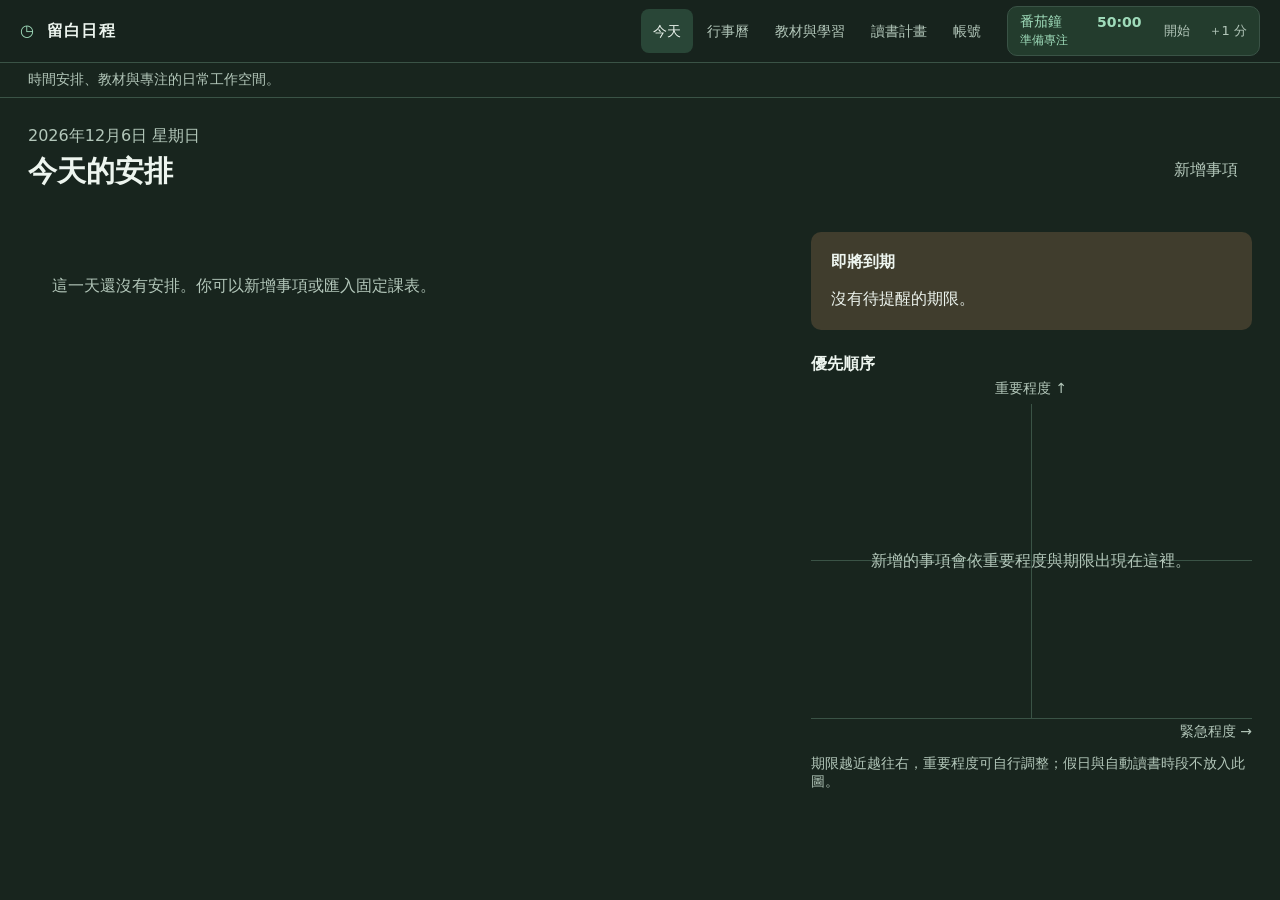
==== commit 717f75de: "Prepare real Google sign-in QA with isolated loopback config and redacted callback logs" ====
--- a/index.html
+++ b/index.html
@@ -1,4 +1,4 @@
-<!doctype html><html lang="zh-Hant"><head><meta charset="utf-8"><meta name="viewport" content="width=device-width,initial-scale=1"><meta name="description" content="留白日程，結合課表、讀書計畫、逐觀念學習與番茄鐘的期末專案。"><title>留白日程 · Blanktime</title><link rel="stylesheet" href="assets/site.css?v=sync3"></head><body><section id="blanktime" aria-label="留白日程網頁構想">
+<!doctype html><html lang="zh-Hant"><head><meta charset="utf-8"><meta name="viewport" content="width=device-width,initial-scale=1"><meta name="description" content="留白日程，結合課表、讀書計畫、逐觀念學習與番茄鐘的期末專案。"><title>留白日程 · Blanktime</title><link rel="stylesheet" href="assets/site.css?v=calendar4"></head><body><section id="blanktime" aria-label="留白日程網頁構想">
   <header class="bt-header">
     <div class="bt-brand"><span aria-hidden="true">◷</span> 留白日程</div>
     <nav aria-label="主要頁面">
@@ -11,16 +11,16 @@
       <div class="bt-quick-actions" aria-label="番茄鐘快速控制"><button type="button" data-timer-toggle disabled>開始</button><button type="button" data-timer-add disabled aria-label="番茄鐘增加一分鐘">＋1 分</button></div>
     </div>
   </header>
-  <div id="sync-status" class="bt-sync-status" role="status">訪客模式・僅存於此瀏覽器</div><p class="prototype-note">課表、行程與學習進度整合；Google 登入尚待完成授權設定。</p><div class="bt-body">
+  <div id="sync-status" class="bt-sync-status" role="status">訪客模式・僅存於此瀏覽器</div><p class="prototype-note">時間安排、教材與專注的日常工作空間。</p><div class="bt-body">
     <section data-panel="today">
       <div class="planner-heading"><div class="bt-intro"><span id="today-date"></span><h2>今天的安排</h2></div><button type="button" id="today-new-event">新增事項</button></div>
       <div class="bt-split"><section aria-label="一整天的時間表"><ol id="today-agenda" class="bt-agenda"></ol></section><aside class="bt-aside"><section class="bt-due"><h3>即將到期</h3><ul id="upcoming"></ul></section><section><h3>優先順序</h3><div class="bt-axis-y">重要程度 ↑</div><div id="priority-plot" class="bt-plot" role="group" aria-label="使用者事項的重要與緊急四象限"></div><div class="bt-axis-x">緊急程度 →</div><p class="bt-muted">期限越近越往右，重要程度可自行調整；假日與自動讀書時段不放入此圖。</p></section></aside></div>
     </section>
     <section data-panel="calendar" hidden>
-      <div class="planner-heading"><div class="bt-intro"><span>月曆與每週安排</span><h2>行事曆</h2></div><div class="planner-inline"><button type="button" id="new-event">新增事項</button><button type="button" id="new-course">新增固定課表</button><button type="button" id="planner-import">匯入課表</button></div></div>
+      <div class="planner-heading"><div class="bt-intro"><span>作業、報告與考試等重要事項</span><h2>行事曆</h2></div><div class="planner-inline"><button type="button" id="new-event">新增事項</button><button type="button" id="new-course">新增固定課表</button><button type="button" id="planner-import">匯入課表</button></div></div>
       <div class="planner-heading"><div class="planner-inline"><button id="month-prev" type="button" aria-label="上一個月">上個月</button><h3 id="calendar-month"></h3><button id="month-next" type="button" aria-label="下一個月">下個月</button><button id="month-today" type="button">今天</button></div><div class="bt-views"><button type="button" data-view="month" aria-pressed="true">月曆</button><button type="button" data-view="week" aria-pressed="false">週檢視</button></div></div>
       <p id="planner-status" role="status"></p><div data-calendar="month" class="planner-month-layout"><div id="month-grid" class="bt-month" role="group" aria-label="每月行事曆"></div><aside><h3 id="selected-date"></h3><ol id="selected-agenda" class="bt-agenda"></ol></aside></div><div data-calendar="week" id="week-list" hidden></div>
-      <p class="bt-muted">週末以底色區分。國定假日及連假資料尚未自動連接；可先新增「節日／假日」，或在核對後匯入。</p><details class="planner-details"><summary>我的固定課表</summary><ul id="course-list"></ul></details>
+      <p class="bt-muted">月曆與週檢視只列重要事項；完整課表、讀書、休息與彈性時間保留在每日安排。週末以底色區分。國定假日及連假資料尚未自動連接；可先新增「節日／假日」，或在核對後匯入。</p><details class="planner-details"><summary>我的固定課表</summary><ul id="course-list"></ul></details>
     </section>
     <section data-panel="materials" hidden class="bt-learning-panel">
       <div class="bt-learning-toolbar"><label>目前課程 <select id="course-select" aria-label="切換課程"><option value="">尚未匯入教材</option></select></label><button type="button" id="library-export">備份教材與進度</button><span id="library-status" role="status"></span></div>
@@ -35,7 +35,7 @@
       <div id="materials-workspace"></div></aside></div>
     </section><section data-panel="study" hidden>
       <div class="bt-intro"><span>學習進度與章節熟悉度</span><h2>我的讀書計畫</h2></div>
-      <details class="planner-details" open><summary>安排接下來一週的讀書時間</summary><p class="bt-muted">依未完成待辦與教材任務產生規則排程，先預覽再加入。這不是網站即時呼叫 AI。</p><div class="planner-fields"><label>開始日期<input id="plan-from" type="date" required></label><label>考試／複習期限（選填）<input id="plan-exam" type="datetime-local"></label><label>每天開始<input id="plan-day-start" type="time" value="09:00" step="1800"></label><label>每天結束<input id="plan-day-end" type="time" value="22:00" step="1800"></label><label>每日最多讀書（分鐘）<input id="plan-max" type="number" value="240" min="30" max="720" step="30"></label></div><button id="plan-generate" type="button">產生一週預覽</button><button id="plan-confirm" type="button" hidden>確認加入行事曆</button><div id="plan-preview" role="status"></div></details><div id="study-live"></div><div id="study-demo"><p class="bt-muted">以下為排版範例，匯入教材後會顯示你的真實章節與進度。</p><ul class="bt-chapters">
+      <details class="planner-details" open><summary>安排接下來一週的讀書時間</summary><p class="bt-muted">依未完成待辦與教材任務產生規則排程，先預覽再加入。這不是網站即時呼叫 AI。已過但未完成的時段會保留，不自動移動。</p><div class="planner-fields"><label>開始日期<input id="plan-from" type="date" required></label><label>考試／複習期限（選填）<input id="plan-exam" type="datetime-local"></label><label>每天開始<input id="plan-day-start" type="time" value="09:00" step="1800"></label><label>每天結束<input id="plan-day-end" type="time" value="22:00" step="1800"></label><label>每日最多讀書（分鐘）<input id="plan-max" type="number" value="240" min="30" max="720" step="30"></label></div><button id="plan-generate" type="button">產生一週預覽</button><button id="plan-confirm" type="button" hidden>確認加入行事曆</button><div id="plan-preview" role="status"></div></details><div id="study-live"></div><div id="study-demo"><p class="bt-muted">以下為排版範例，匯入教材後會顯示你的真實章節與進度。</p><ul class="bt-chapters">
         <li><b>A</b><div><strong>第 1 章</strong><span>複習重點並做一道進階題</span></div><span>30 分鐘</span></li>
         <li><b>B</b><div><strong>第 2 章</strong><span>用自己的話整理筆記</span></div><span>30 分鐘</span></li>
         <li><b>C</b><div><strong>第 3 章</strong><span>做例題並找出容易錯的步驟</span></div><span>60 分鐘</span></li>
@@ -45,8 +45,8 @@
     <section data-panel="focus" hidden class="bt-focus-panel"><iframe id="pomodoro-frame" title="番茄鐘與原版窗邊風景" src="modules/pomodoro/index.html?v=cloud1" allow="autoplay"></iframe></section>
   </div>
 </section>
-<dialog id="event-dialog" aria-labelledby="event-title"><div class="account-dialog-head"><h2 id="event-title">新增／編輯事項</h2><button id="event-close" type="button">關閉</button></div><form id="event-form"><input type="hidden" name="id"><div class="planner-fields"><label>事項名稱<input name="title" maxlength="200" required></label><label>類別<select name="type"><option value="task">待辦</option><option value="assignment">作業</option><option value="exam">考試</option><option value="meeting">重要事項</option><option value="study">讀書</option><option value="rest">休息</option><option value="flex">彈性時間</option><option value="holiday">節日／假日</option></select></label><label>日期<input type="date" name="date" required></label><label>開始時間（選填）<input type="time" name="start" step="300"></label><label>結束時間（選填）<input type="time" name="end" step="300"></label><label>截止／提醒時間（選填）<input type="datetime-local" name="deadline"></label><label>重要程度 0–100<input name="importance" type="number" min="0" max="100" value="50" required></label><label>預估需要幾分鐘<input name="estimate" type="number" min="5" max="1440" step="5" value="60" required></label></div><label class="planner-check"><input type="checkbox" name="includeMatrix" checked>放入重要／緊急四象限</label><p class="bt-muted">時間可精確到 5 分鐘。休息和彈性時間至少 30 分鐘。填入截止時間後會出現在即將到期；系統通知尚未開發。</p><p id="event-error" role="alert"></p><button type="submit">儲存事項</button></form></dialog>
+<dialog id="event-dialog" aria-labelledby="event-title"><div class="account-dialog-head"><h2 id="event-title">新增／編輯事項</h2><button id="event-close" type="button">關閉</button></div><form id="event-form"><input type="hidden" name="id"><div class="planner-fields"><label>事項名稱<input name="title" maxlength="200" required></label><label>類別<select name="type"><option value="task">待辦</option><option value="assignment">作業</option><option value="report">報告</option><option value="exam">考試</option><option value="meeting">重要事項</option><option value="study">讀書</option><option value="rest">休息</option><option value="flex">彈性時間</option><option value="holiday">節日／假日</option></select></label><label>日期<input type="date" name="date" required></label><label>開始時間（選填）<input type="time" name="start" step="300"></label><label>結束時間（選填）<input type="time" name="end" step="300"></label><label>截止／提醒時間（選填）<input type="datetime-local" name="deadline"></label><label>重要程度 0–100<input name="importance" type="number" min="0" max="100" value="50" required></label><label>預估需要幾分鐘<input name="estimate" type="number" min="5" max="1440" step="5" value="60" required></label></div><label class="planner-check"><input type="checkbox" name="includeCalendar" checked>顯示在重要事項行事曆</label><label class="planner-check"><input type="checkbox" name="includeMatrix" checked>放入重要／緊急四象限</label><p class="bt-muted">時間可精確到 5 分鐘。休息和彈性時間至少 30 分鐘。填入截止時間後會出現在即將到期；系統通知尚未開發。</p><p id="event-error" role="alert"></p><button type="submit">儲存事項</button></form></dialog>
 <dialog id="course-dialog" aria-labelledby="course-title"><div class="account-dialog-head"><h2 id="course-title">固定課表</h2><button id="course-close" type="button">關閉</button></div><form id="course-form"><input type="hidden" name="id"><div class="planner-fields"><label>課名<input name="title" maxlength="200" required></label><label>星期<select name="weekday"><option value="1">一</option><option value="2">二</option><option value="3">三</option><option value="4">四</option><option value="5">五</option><option value="6">六</option><option value="0">日</option></select></label><label>開始時間<input type="time" name="start" step="300" required></label><label>結束時間<input type="time" name="end" step="300" required></label><label>學期開始<input type="date" name="from" required></label><label>學期結束<input type="date" name="to" required></label><label>停課日期（逗號分隔）<input name="exceptions" placeholder="2026-12-01, 2026-12-08"></label></div><label class="planner-check"><input name="skipHolidays" type="checkbox" checked>遇到已加入的假日不排課</label><p id="course-error" role="alert"></p><button type="submit">儲存課表</button></form></dialog>
 <dialog id="planner-import-dialog" aria-labelledby="planner-import-title"><div class="account-dialog-head"><h2 id="planner-import-title">匯入課表</h2><button id="planner-import-close" type="button">關閉</button></div><p>先把課表截圖交給 ChatGPT／Gemini，確認後將 JSON 貼到這裡。</p><button id="planner-prompt" type="button">複製課表整理指令</button><label>課表 JSON<textarea id="planner-import-text" rows="12" placeholder="blanktime.schedule/v1"></textarea></label><button id="planner-import-check" type="button">檢查與預覽</button><p id="planner-import-preview" role="status"></p><button id="planner-import-confirm" type="button" hidden>確認匯入課表</button></dialog>
 <dialog id="account-dialog" aria-labelledby="account-title"><div class="account-dialog-head"><h2 id="account-title">帳號與同步</h2><button type="button" id="account-close" aria-label="關閉帳號設定">關閉</button></div><p id="account-name">尚未登入</p><p id="account-status" role="status">訪客模式・僅存於此瀏覽器</p><p id="account-setup-note">使用 Google 登入後，同步整理好的課程、進度及同一個番茄鐘。原始教材不會上傳。</p><button id="account-login" type="button" disabled>正在確認 Google 登入設定</button><button id="account-logout" type="button" hidden>登出此裝置</button><button id="account-retry" type="button">重新同步</button><button id="account-migrate" type="button" hidden>預覽合併這台裝置的訪客資料</button><div id="migration-preview"></div><button id="migration-confirm" type="button" hidden>確認合併</button></dialog>
-<script src="assets/value.js?v=sync2"></script><script src="assets/planner-core.js?v=sync3" defer></script><script src="assets/storage.js?v=cloud1" defer></script><script src="cloud/client.js?v=cloud1" defer></script><script src="assets/package-validator.js" defer></script><script src="assets/data.js?v=cloud1" defer></script><script src="assets/app.js?v=cloud1" defer></script><script src="assets/library.js?v=cloud1" defer></script><script src="modules/learning/assets/js/workspace.js" defer></script><script src="assets/planner.js?v=sync3" defer></script><script src="assets/cloud-app.js?v=sync3" defer></script></body></html>
+<script src="assets/value.js?v=sync2"></script><script src="assets/planner-core.js?v=calendar4" defer></script><script src="assets/storage.js?v=cloud1" defer></script><script src="cloud/client.js?v=cloud1" defer></script><script src="assets/package-validator.js" defer></script><script src="assets/data.js?v=cloud1" defer></script><script src="assets/app.js?v=cloud1" defer></script><script src="assets/library.js?v=authqa1" defer></script><script src="modules/learning/assets/js/workspace.js" defer></script><script src="assets/planner.js?v=calendar4" defer></script><script src="assets/cloud-app.js?v=calendar4" defer></script></body></html>
--- a/assets/site.css
+++ b/assets/site.css
@@ -183,6 +183,9 @@
 #blanktime .bt-event{border:1px solid var(--bt-line);}
 #blanktime .bt-class,#blanktime .bt-study{background:#294637;}#blanktime .bt-task,#blanktime .bt-assignment{background:#29392e;}#blanktime .bt-exam{background:#464032;}#blanktime .bt-meeting{background:#253c36;}#blanktime .bt-holiday{background:#36372b;}
 #blanktime .bt-event.is-completed{opacity:.6;}#blanktime .bt-event.is-completed>strong{text-decoration:line-through;}
+#blanktime .planner-state{font-size:.8125rem;color:var(--bt-dim);}
+#blanktime .planner-state.is-unfinished{color:#efcd8e;font-weight:600;}
+#blanktime .bt-report{background:#29392e;}
 #blanktime .planner-month-layout{display:grid;grid-template-columns:minmax(0,1.6fr) minmax(300px,1fr);gap:24px;}
 #blanktime .calendar-cell{display:flex;align-items:flex-start;justify-content:flex-start;flex-direction:column;gap:6px;border:1px solid var(--bt-line);border-radius:0;min-height:110px;padding:10px;text-align:left;overflow-wrap:anywhere;min-width:0;}
 #blanktime .calendar-cell b{font-weight:500;font-size:1rem;}#blanktime .calendar-cell small{display:block;max-width:100%;font-size:.8125rem;line-height:1.45;}
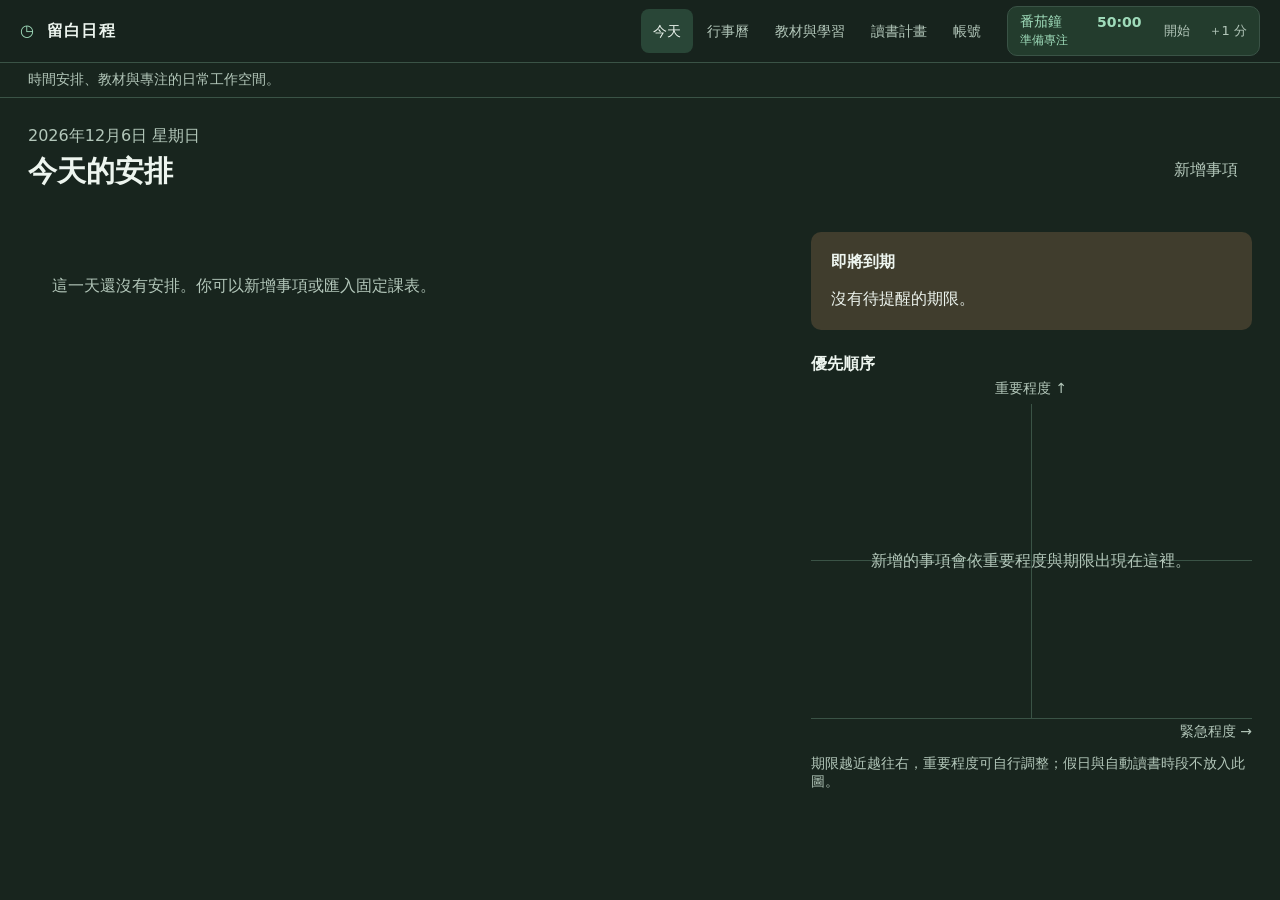
==== commit 40c2899f: "Release real Google cloud synchronization, functional planner and immediate quiz explanations" ====
--- a/index.html
+++ b/index.html
@@ -24,7 +24,7 @@
     </section>
     <section data-panel="materials" hidden class="bt-learning-panel">
       <div class="bt-learning-toolbar"><label>目前課程 <select id="course-select" aria-label="切換課程"><option value="">尚未匯入教材</option></select></label><button type="button" id="library-export">備份教材與進度</button><span id="library-status" role="status"></span></div>
-      <div class="bt-learning-layout"><iframe id="learning-frame" title="逐觀念學習與教材預覽" src="modules/learning/index.html?v=cloud1"></iframe>
+      <div class="bt-learning-layout"><iframe id="learning-frame" title="逐觀念學習與教材預覽" src="modules/learning/index.html?v=20261126"></iframe>
       <aside class="bt-import"><h2>加入教材</h2><p>把講義交給 ChatGPT 或 Gemini，整理成留白日程教材包，再匯入這裡。</p>
       <label class="bt-upload">選擇教材包 JSON<input id="package-file" type="file" accept=".json,application/json"></label>
       <label for="package-text">或貼上整理好的 JSON</label><textarea id="package-text" rows="9" placeholder="貼上 blanktime.study-package/v1 教材包"></textarea>
@@ -49,4 +49,4 @@
 <dialog id="course-dialog" aria-labelledby="course-title"><div class="account-dialog-head"><h2 id="course-title">固定課表</h2><button id="course-close" type="button">關閉</button></div><form id="course-form"><input type="hidden" name="id"><div class="planner-fields"><label>課名<input name="title" maxlength="200" required></label><label>星期<select name="weekday"><option value="1">一</option><option value="2">二</option><option value="3">三</option><option value="4">四</option><option value="5">五</option><option value="6">六</option><option value="0">日</option></select></label><label>開始時間<input type="time" name="start" step="300" required></label><label>結束時間<input type="time" name="end" step="300" required></label><label>學期開始<input type="date" name="from" required></label><label>學期結束<input type="date" name="to" required></label><label>停課日期（逗號分隔）<input name="exceptions" placeholder="2026-12-01, 2026-12-08"></label></div><label class="planner-check"><input name="skipHolidays" type="checkbox" checked>遇到已加入的假日不排課</label><p id="course-error" role="alert"></p><button type="submit">儲存課表</button></form></dialog>
 <dialog id="planner-import-dialog" aria-labelledby="planner-import-title"><div class="account-dialog-head"><h2 id="planner-import-title">匯入課表</h2><button id="planner-import-close" type="button">關閉</button></div><p>先把課表截圖交給 ChatGPT／Gemini，確認後將 JSON 貼到這裡。</p><button id="planner-prompt" type="button">複製課表整理指令</button><label>課表 JSON<textarea id="planner-import-text" rows="12" placeholder="blanktime.schedule/v1"></textarea></label><button id="planner-import-check" type="button">檢查與預覽</button><p id="planner-import-preview" role="status"></p><button id="planner-import-confirm" type="button" hidden>確認匯入課表</button></dialog>
 <dialog id="account-dialog" aria-labelledby="account-title"><div class="account-dialog-head"><h2 id="account-title">帳號與同步</h2><button type="button" id="account-close" aria-label="關閉帳號設定">關閉</button></div><p id="account-name">尚未登入</p><p id="account-status" role="status">訪客模式・僅存於此瀏覽器</p><p id="account-setup-note">使用 Google 登入後，同步整理好的課程、進度及同一個番茄鐘。原始教材不會上傳。</p><button id="account-login" type="button" disabled>正在確認 Google 登入設定</button><button id="account-logout" type="button" hidden>登出此裝置</button><button id="account-retry" type="button">重新同步</button><button id="account-migrate" type="button" hidden>預覽合併這台裝置的訪客資料</button><div id="migration-preview"></div><button id="migration-confirm" type="button" hidden>確認合併</button></dialog>
-<script src="assets/value.js?v=sync2"></script><script src="assets/planner-core.js?v=calendar4" defer></script><script src="assets/storage.js?v=cloud1" defer></script><script src="cloud/client.js?v=cloud1" defer></script><script src="assets/package-validator.js" defer></script><script src="assets/data.js?v=cloud1" defer></script><script src="assets/app.js?v=cloud1" defer></script><script src="assets/library.js?v=authqa1" defer></script><script src="modules/learning/assets/js/workspace.js" defer></script><script src="assets/planner.js?v=calendar4" defer></script><script src="assets/cloud-app.js?v=calendar4" defer></script></body></html>
+<script src="assets/value.js?v=sync2"></script><script src="assets/planner-core.js?v=calendar4" defer></script><script src="assets/storage.js?v=cloud1" defer></script><script src="cloud/client.js?v=cloud1" defer></script><script src="assets/package-validator.js" defer></script><script src="assets/data.js?v=learn2" defer></script><script src="assets/app.js?v=cloud1" defer></script><script src="assets/library.js?v=feedback1" defer></script><script src="modules/learning/assets/js/workspace.js" defer></script><script src="assets/planner.js?v=calendar4" defer></script><script src="assets/cloud-app.js?v=feedback1" defer></script></body></html>
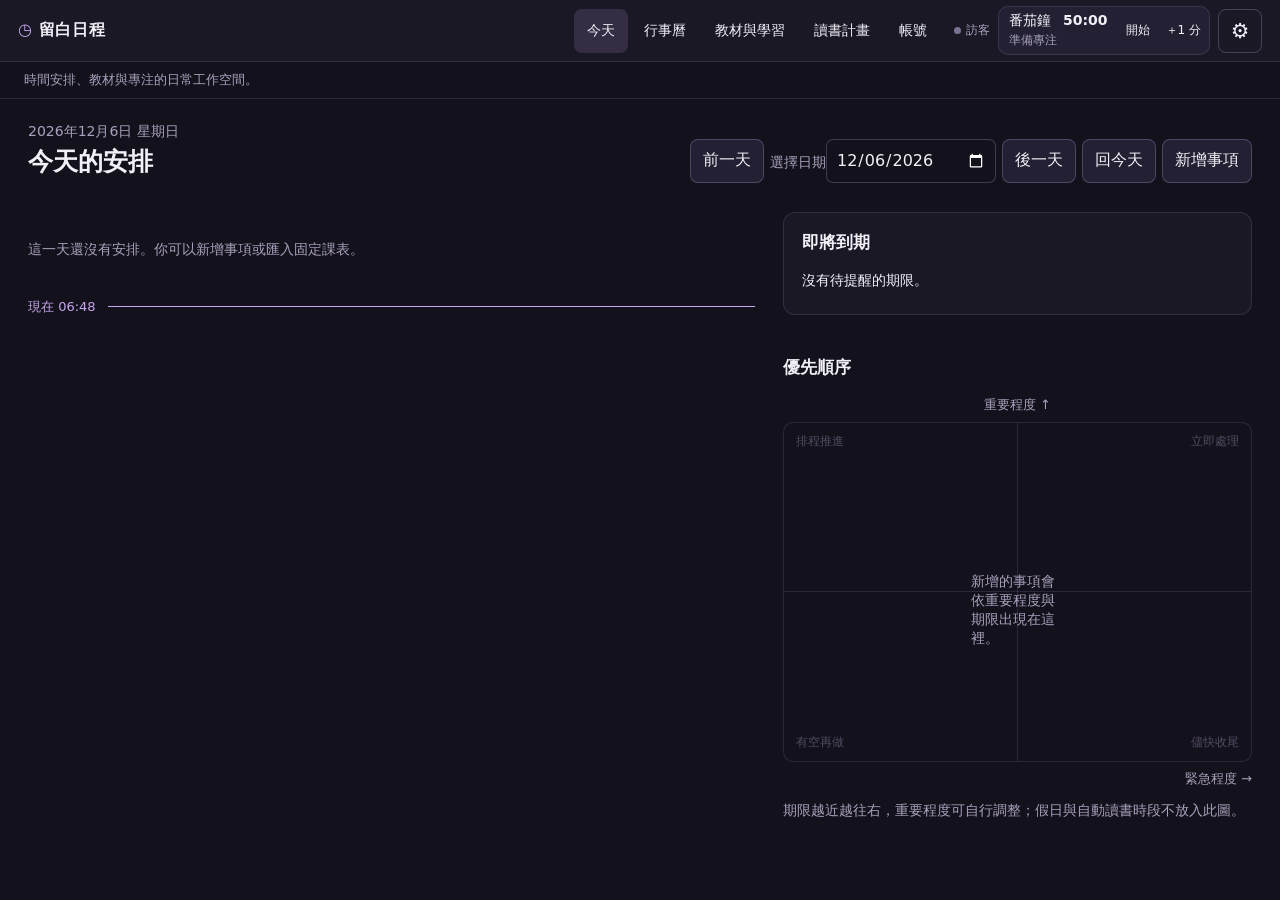
==== commit 71064dc7: "Add dusk violet workspace, course lifecycle, planning tools and local MathJax Add daily date navigat" ====
--- a/index.html
+++ b/index.html
@@ -1,52 +1,50 @@
-<!doctype html><html lang="zh-Hant"><head><meta charset="utf-8"><meta name="viewport" content="width=device-width,initial-scale=1"><meta name="description" content="留白日程，結合課表、讀書計畫、逐觀念學習與番茄鐘的期末專案。"><title>留白日程 · Blanktime</title><link rel="stylesheet" href="assets/site.css?v=calendar4"></head><body><section id="blanktime" aria-label="留白日程網頁構想">
-  <header class="bt-header">
-    <div class="bt-brand"><span aria-hidden="true">◷</span> 留白日程</div>
-    <nav aria-label="主要頁面">
-      <button type="button" data-page="today" aria-pressed="true">今天</button>
-      <button type="button" data-page="calendar" aria-pressed="false">行事曆</button>
-      <button type="button" data-page="materials" aria-pressed="false">教材與學習</button><button type="button" data-page="study" aria-pressed="false">讀書計畫</button><button type="button" id="account-open">帳號</button>
-    </nav>
-    <div class="bt-focus-hub" role="group" aria-label="番茄鐘">
-      <button type="button" class="bt-focus-tab" data-page="focus" aria-pressed="false"><span class="bt-focus-title">番茄鐘 <strong data-timer-value>50:00</strong></span><span data-timer-state>載入中</span></button>
-      <div class="bt-quick-actions" aria-label="番茄鐘快速控制"><button type="button" data-timer-toggle disabled>開始</button><button type="button" data-timer-add disabled aria-label="番茄鐘增加一分鐘">＋1 分</button></div>
-    </div>
-  </header>
-  <div id="sync-status" class="bt-sync-status" role="status">訪客模式・僅存於此瀏覽器</div><p class="prototype-note">時間安排、教材與專注的日常工作空間。</p><div class="bt-body">
-    <section data-panel="today">
-      <div class="planner-heading"><div class="bt-intro"><span id="today-date"></span><h2>今天的安排</h2></div><button type="button" id="today-new-event">新增事項</button></div>
-      <div class="bt-split"><section aria-label="一整天的時間表"><ol id="today-agenda" class="bt-agenda"></ol></section><aside class="bt-aside"><section class="bt-due"><h3>即將到期</h3><ul id="upcoming"></ul></section><section><h3>優先順序</h3><div class="bt-axis-y">重要程度 ↑</div><div id="priority-plot" class="bt-plot" role="group" aria-label="使用者事項的重要與緊急四象限"></div><div class="bt-axis-x">緊急程度 →</div><p class="bt-muted">期限越近越往右，重要程度可自行調整；假日與自動讀書時段不放入此圖。</p></section></aside></div>
-    </section>
-    <section data-panel="calendar" hidden>
-      <div class="planner-heading"><div class="bt-intro"><span>作業、報告與考試等重要事項</span><h2>行事曆</h2></div><div class="planner-inline"><button type="button" id="new-event">新增事項</button><button type="button" id="new-course">新增固定課表</button><button type="button" id="planner-import">匯入課表</button></div></div>
-      <div class="planner-heading"><div class="planner-inline"><button id="month-prev" type="button" aria-label="上一個月">上個月</button><h3 id="calendar-month"></h3><button id="month-next" type="button" aria-label="下一個月">下個月</button><button id="month-today" type="button">今天</button></div><div class="bt-views"><button type="button" data-view="month" aria-pressed="true">月曆</button><button type="button" data-view="week" aria-pressed="false">週檢視</button></div></div>
-      <p id="planner-status" role="status"></p><div data-calendar="month" class="planner-month-layout"><div id="month-grid" class="bt-month" role="group" aria-label="每月行事曆"></div><aside><h3 id="selected-date"></h3><ol id="selected-agenda" class="bt-agenda"></ol></aside></div><div data-calendar="week" id="week-list" hidden></div>
-      <p class="bt-muted">月曆與週檢視只列重要事項；完整課表、讀書、休息與彈性時間保留在每日安排。週末以底色區分。國定假日及連假資料尚未自動連接；可先新增「節日／假日」，或在核對後匯入。</p><details class="planner-details"><summary>我的固定課表</summary><ul id="course-list"></ul></details>
-    </section>
-    <section data-panel="materials" hidden class="bt-learning-panel">
-      <div class="bt-learning-toolbar"><label>目前課程 <select id="course-select" aria-label="切換課程"><option value="">尚未匯入教材</option></select></label><button type="button" id="library-export">備份教材與進度</button><span id="library-status" role="status"></span></div>
-      <div class="bt-learning-layout"><iframe id="learning-frame" title="逐觀念學習與教材預覽" src="modules/learning/index.html?v=20261126"></iframe>
-      <aside class="bt-import"><h2>加入教材</h2><p>把講義交給 ChatGPT 或 Gemini，整理成留白日程教材包，再匯入這裡。</p>
-      <label class="bt-upload">選擇教材包 JSON<input id="package-file" type="file" accept=".json,application/json"></label>
-      <label for="package-text">或貼上整理好的 JSON</label><textarea id="package-text" rows="9" placeholder="貼上 blanktime.study-package/v1 教材包"></textarea>
-      <button type="button" id="package-check" class="bt-primary">預覽匯入內容</button><div id="package-preview" role="status"></div><button id="package-confirm" type="button" class="bt-primary" hidden>確認匯入</button>
-      <p class="bt-muted">教材與進度存在這個瀏覽器，不會發布到 GitHub。重新匯入會保留既有學習進度。</p>
-      <details><summary>整理教材需要的資料</summary><p><a href="skills/blanktime-study-coach/SKILL.md" target="_blank" rel="noopener">教材教練 Skill</a></p><p><a href="skills/blanktime-study-coach/examples/minimal-package.json" download>下載教材包範例</a></p><button type="button" id="copy-prompt">複製整理指令</button><p id="prompt-status" role="status"></p></details>
-      <details><summary>還原備份</summary><label>選擇留白日程備份 JSON<input id="backup-file" type="file" accept=".json,application/json"></label><button id="backup-restore" type="button">檢查並還原備份</button><p id="backup-status" role="status"></p></details>
-      <div id="materials-workspace"></div></aside></div>
-    </section><section data-panel="study" hidden>
-      <div class="bt-intro"><span>學習進度與章節熟悉度</span><h2>我的讀書計畫</h2></div>
-      <details class="planner-details" open><summary>安排接下來一週的讀書時間</summary><p class="bt-muted">依未完成待辦與教材任務產生規則排程，先預覽再加入。這不是網站即時呼叫 AI。已過但未完成的時段會保留，不自動移動。</p><div class="planner-fields"><label>開始日期<input id="plan-from" type="date" required></label><label>考試／複習期限（選填）<input id="plan-exam" type="datetime-local"></label><label>每天開始<input id="plan-day-start" type="time" value="09:00" step="1800"></label><label>每天結束<input id="plan-day-end" type="time" value="22:00" step="1800"></label><label>每日最多讀書（分鐘）<input id="plan-max" type="number" value="240" min="30" max="720" step="30"></label></div><button id="plan-generate" type="button">產生一週預覽</button><button id="plan-confirm" type="button" hidden>確認加入行事曆</button><div id="plan-preview" role="status"></div></details><div id="study-live"></div><div id="study-demo"><p class="bt-muted">以下為排版範例，匯入教材後會顯示你的真實章節與進度。</p><ul class="bt-chapters">
-        <li><b>A</b><div><strong>第 1 章</strong><span>複習重點並做一道進階題</span></div><span>30 分鐘</span></li>
-        <li><b>B</b><div><strong>第 2 章</strong><span>用自己的話整理筆記</span></div><span>30 分鐘</span></li>
-        <li><b>C</b><div><strong>第 3 章</strong><span>做例題並找出容易錯的步驟</span></div><span>60 分鐘</span></li>
-        <li><b>F</b><div><strong>第 4 章</strong><span>建立基礎架構，再練基礎題</span></div><span>60 分鐘</span></li>
-      </ul>
-</div>    </section>
-    <section data-panel="focus" hidden class="bt-focus-panel"><iframe id="pomodoro-frame" title="番茄鐘與原版窗邊風景" src="modules/pomodoro/index.html?v=cloud1" allow="autoplay"></iframe></section>
-  </div>
-</section>
-<dialog id="event-dialog" aria-labelledby="event-title"><div class="account-dialog-head"><h2 id="event-title">新增／編輯事項</h2><button id="event-close" type="button">關閉</button></div><form id="event-form"><input type="hidden" name="id"><div class="planner-fields"><label>事項名稱<input name="title" maxlength="200" required></label><label>類別<select name="type"><option value="task">待辦</option><option value="assignment">作業</option><option value="report">報告</option><option value="exam">考試</option><option value="meeting">重要事項</option><option value="study">讀書</option><option value="rest">休息</option><option value="flex">彈性時間</option><option value="holiday">節日／假日</option></select></label><label>日期<input type="date" name="date" required></label><label>開始時間（選填）<input type="time" name="start" step="300"></label><label>結束時間（選填）<input type="time" name="end" step="300"></label><label>截止／提醒時間（選填）<input type="datetime-local" name="deadline"></label><label>重要程度 0–100<input name="importance" type="number" min="0" max="100" value="50" required></label><label>預估需要幾分鐘<input name="estimate" type="number" min="5" max="1440" step="5" value="60" required></label></div><label class="planner-check"><input type="checkbox" name="includeCalendar" checked>顯示在重要事項行事曆</label><label class="planner-check"><input type="checkbox" name="includeMatrix" checked>放入重要／緊急四象限</label><p class="bt-muted">時間可精確到 5 分鐘。休息和彈性時間至少 30 分鐘。填入截止時間後會出現在即將到期；系統通知尚未開發。</p><p id="event-error" role="alert"></p><button type="submit">儲存事項</button></form></dialog>
-<dialog id="course-dialog" aria-labelledby="course-title"><div class="account-dialog-head"><h2 id="course-title">固定課表</h2><button id="course-close" type="button">關閉</button></div><form id="course-form"><input type="hidden" name="id"><div class="planner-fields"><label>課名<input name="title" maxlength="200" required></label><label>星期<select name="weekday"><option value="1">一</option><option value="2">二</option><option value="3">三</option><option value="4">四</option><option value="5">五</option><option value="6">六</option><option value="0">日</option></select></label><label>開始時間<input type="time" name="start" step="300" required></label><label>結束時間<input type="time" name="end" step="300" required></label><label>學期開始<input type="date" name="from" required></label><label>學期結束<input type="date" name="to" required></label><label>停課日期（逗號分隔）<input name="exceptions" placeholder="2026-12-01, 2026-12-08"></label></div><label class="planner-check"><input name="skipHolidays" type="checkbox" checked>遇到已加入的假日不排課</label><p id="course-error" role="alert"></p><button type="submit">儲存課表</button></form></dialog>
-<dialog id="planner-import-dialog" aria-labelledby="planner-import-title"><div class="account-dialog-head"><h2 id="planner-import-title">匯入課表</h2><button id="planner-import-close" type="button">關閉</button></div><p>先把課表截圖交給 ChatGPT／Gemini，確認後將 JSON 貼到這裡。</p><button id="planner-prompt" type="button">複製課表整理指令</button><label>課表 JSON<textarea id="planner-import-text" rows="12" placeholder="blanktime.schedule/v1"></textarea></label><button id="planner-import-check" type="button">檢查與預覽</button><p id="planner-import-preview" role="status"></p><button id="planner-import-confirm" type="button" hidden>確認匯入課表</button></dialog>
-<dialog id="account-dialog" aria-labelledby="account-title"><div class="account-dialog-head"><h2 id="account-title">帳號與同步</h2><button type="button" id="account-close" aria-label="關閉帳號設定">關閉</button></div><p id="account-name">尚未登入</p><p id="account-status" role="status">訪客模式・僅存於此瀏覽器</p><p id="account-setup-note">使用 Google 登入後，同步整理好的課程、進度及同一個番茄鐘。原始教材不會上傳。</p><button id="account-login" type="button" disabled>正在確認 Google 登入設定</button><button id="account-logout" type="button" hidden>登出此裝置</button><button id="account-retry" type="button">重新同步</button><button id="account-migrate" type="button" hidden>預覽合併這台裝置的訪客資料</button><div id="migration-preview"></div><button id="migration-confirm" type="button" hidden>確認合併</button></dialog>
-<script src="assets/value.js?v=sync2"></script><script src="assets/planner-core.js?v=calendar4" defer></script><script src="assets/storage.js?v=cloud1" defer></script><script src="cloud/client.js?v=cloud1" defer></script><script src="assets/package-validator.js" defer></script><script src="assets/data.js?v=learn2" defer></script><script src="assets/app.js?v=cloud1" defer></script><script src="assets/library.js?v=feedback1" defer></script><script src="modules/learning/assets/js/workspace.js" defer></script><script src="assets/planner.js?v=calendar4" defer></script><script src="assets/cloud-app.js?v=feedback1" defer></script></body></html>
+<!doctype html><html lang="zh-Hant"><head><meta charset="utf-8"><meta name="viewport" content="width=device-width,initial-scale=1"><meta name="description" content="留白日程，結合課表、讀書計畫、逐觀念學習與番茄鐘的期末專案。"><link rel="icon" href="data:image/svg+xml,%3Csvg xmlns=%27http://www.w3.org/2000/svg%27 viewBox=%270 0 24 24%27%3E%3Ccircle cx=%2712%27 cy=%2712%27 r=%2710%27 fill=%27%23C7A6EB%27/%3E%3Cpath d=%27M12 5v7h5%27 fill=%27none%27 stroke=%27%2313111B%27 stroke-width=%272%27/%3E%3C/svg%3E"><title>留白日程 · Blanktime</title><link rel="stylesheet" href="assets/site.css?v=dusk1"></head><body><section id="blanktime" aria-label="留白日程網頁構想">
+  <header class="bt-header">
+    <div class="bt-brand"><span aria-hidden="true">◷</span> 留白日程</div>
+    <nav aria-label="主要頁面"><button type="button" data-page="today" aria-pressed="true">今天</button><button type="button" data-page="calendar" aria-pressed="false">行事曆</button><button type="button" data-page="materials" aria-pressed="false">教材與學習</button><button type="button" data-page="study" aria-pressed="false">讀書計畫</button><button type="button" id="account-open">帳號</button></nav>
+    <div class="bt-header-tools"><div id="sync-status" class="bt-sync-status" role="status" data-state="guest">訪客</div><div class="bt-focus-hub" role="group" aria-label="番茄鐘"><button type="button" class="bt-focus-tab" data-page="focus" aria-pressed="false"><span class="bt-focus-title">番茄鐘 <strong data-timer-value>50:00</strong></span><span data-timer-state>載入中</span></button><div class="bt-quick-actions" aria-label="番茄鐘快速控制"><button type="button" data-timer-toggle disabled>開始</button><button type="button" data-timer-add disabled aria-label="番茄鐘增加一分鐘">＋1 分</button></div></div><button type="button" id="settings-open" class="bt-settings-button" aria-label="設定">⚙</button></div>
+  </header>
+  <p class="prototype-note">時間安排、教材與專注的日常工作空間。</p><div class="bt-body">
+    <section data-panel="today">
+      <div class="planner-heading"><div class="bt-intro"><span id="today-date"></span><h2 id="daily-title">今天的安排</h2></div><div class="day-controls"><button id="day-prev" type="button" aria-label="前一天">前一天</button><label><span class="bt-muted">選擇日期</span><input id="daily-date" type="date" aria-label="選擇日期"></label><button id="day-next" type="button">後一天</button><button id="day-today" type="button">回今天</button><button type="button" id="today-new-event">新增事項</button></div></div>
+      <div class="bt-split"><section aria-label="一整天的時間表"><ol id="today-agenda" class="bt-agenda"></ol></section><aside class="bt-aside"><section class="bt-due"><h3>即將到期</h3><ul id="upcoming"></ul></section><section><h3>優先順序</h3><div class="bt-axis-y">重要程度 ↑</div><div id="priority-plot" class="bt-plot" role="group" aria-label="使用者事項的重要與緊急四象限"></div><div class="bt-axis-x">緊急程度 →</div><p class="bt-muted">期限越近越往右，重要程度可自行調整；假日與自動讀書時段不放入此圖。</p></section></aside></div>
+    </section>
+    <section data-panel="calendar" hidden>
+      <div class="planner-heading"><div class="bt-intro"><span>作業、報告與考試等重要事項</span><h2>行事曆</h2></div><div class="planner-inline"><button type="button" id="new-event">新增事項</button><button type="button" id="new-course">新增固定課表</button><button type="button" id="reschedule-open">調課</button><button type="button" id="planner-import">匯入課表</button></div></div>
+      <div class="planner-heading"><div class="planner-inline"><button id="month-prev" type="button" aria-label="上一個月">上個月</button><h3 id="calendar-month"></h3><button id="month-next" type="button" aria-label="下一個月">下個月</button><button id="month-today" type="button">今天</button></div><div class="bt-views"><button type="button" data-view="month" aria-pressed="true">月曆</button><button type="button" data-view="week" aria-pressed="false">週檢視</button></div></div>
+      <p id="planner-status" role="status"></p><div data-calendar="month" class="planner-month-layout"><div id="month-grid" class="bt-month" role="group" aria-label="每月行事曆"></div><aside><h3 id="selected-date"></h3><div class="bt-views"><button id="detail-important" type="button" aria-pressed="true">只看重要事項</button><button id="detail-full" type="button" aria-pressed="false">顯示完整時間表</button></div><ol id="selected-agenda" class="bt-agenda"></ol></aside></div><div data-calendar="week" id="week-list" hidden></div>
+      <p class="bt-muted">月曆與週檢視只列重要事項；完整課表、讀書、休息與彈性時間保留在每日安排。週末以底色區分。國定假日及連假資料尚未自動連接；可先新增「節日／假日」，或在核對後匯入。</p><details class="planner-details"><summary>我的固定課表</summary><ul id="course-list"></ul></details>
+    </section>
+    <section data-panel="materials" hidden class="bt-learning-panel">
+      <div class="bt-learning-toolbar"><label>目前課程 <select id="course-select" aria-label="切換課程"><option value="">尚未匯入教材</option></select></label><button type="button" id="library-export">完整備份</button><button id="course-delete" type="button">刪除課程</button><button id="import-toggle" type="button" aria-expanded="true" aria-controls="import-panel">收合教材匯入與原始預覽</button><span id="library-status" role="status"></span></div>
+      <div class="bt-learning-layout"><iframe id="learning-frame" title="逐觀念學習與教材預覽" src="modules/learning/index.html?v=dusk1"></iframe>
+      <aside class="bt-import" id="import-panel"><h2>加入教材</h2><p>把講義交給 ChatGPT 或 Gemini，整理成留白日程教材包，再匯入這裡。</p>
+      <label class="bt-upload">選擇教材包 JSON<input id="package-file" type="file" accept=".json,application/json"></label>
+      <label for="package-text">或貼上整理好的 JSON</label><textarea id="package-text" rows="9" placeholder="貼上 blanktime.study-package/v1 教材包"></textarea>
+      <button type="button" id="package-check" class="bt-primary">預覽匯入內容</button><div id="package-preview" role="status"></div><button id="package-confirm" type="button" class="bt-primary" hidden>確認匯入</button>
+      <p class="bt-muted" id="import-storage-note">訪客教材僅存於此瀏覽器；原始教材不上傳。</p>
+      <details><summary>整理教材需要的資料</summary><p><a href="skills/blanktime-study-coach/SKILL.md" target="_blank" rel="noopener">教材教練 Skill</a></p><p><a href="skills/blanktime-study-coach/examples/minimal-package.json" download>下載教材包範例</a></p><button type="button" id="copy-prompt">複製整理指令</button><p id="prompt-status" role="status"></p></details>
+      <div id="materials-workspace"></div></aside></div>
+    </section><section data-panel="study" hidden>
+      <div class="bt-intro"><span>學習進度與章節熟悉度</span><h2>我的讀書計畫</h2></div>
+      <details class="planner-details" open><summary>安排接下來一週的讀書時間</summary><p class="bt-muted">依未完成待辦與教材任務產生規則排程，先預覽再加入。這不是網站即時呼叫 AI。已過但未完成的時段會保留，不自動移動。</p><div class="planner-fields"><label>開始日期<input id="plan-from" type="date" required></label><label hidden>舊版共用期限<input id="plan-exam" type="datetime-local"></label><label>每天開始<input id="plan-day-start" type="time" value="09:00" step="1800"></label><label>每天結束<input id="plan-day-end" type="time" value="22:00" step="1800"></label><label>每日最多讀書（分鐘）<input id="plan-max" type="number" value="240" min="30" max="720" step="30"></label></div><button id="plan-generate" type="button">產生一週預覽</button><button id="plan-confirm" type="button" hidden>確認加入行事曆</button><div id="plan-preview" role="status"></div></details><div id="study-live"></div><div id="study-demo"><p class="bt-muted">以下為排版範例，匯入教材後會顯示你的真實章節與進度。</p><ul class="bt-chapters">
+        <li><b>A</b><div><strong>第 1 章</strong><span>複習重點並做一道進階題</span></div><span>30 分鐘</span></li>
+        <li><b>B</b><div><strong>第 2 章</strong><span>用自己的話整理筆記</span></div><span>30 分鐘</span></li>
+        <li><b>C</b><div><strong>第 3 章</strong><span>做例題並找出容易錯的步驟</span></div><span>60 分鐘</span></li>
+        <li><b>F</b><div><strong>第 4 章</strong><span>建立基礎架構，再練基礎題</span></div><span>60 分鐘</span></li>
+      </ul>
+</div>    </section>
+    <section data-panel="focus" hidden class="bt-focus-panel"><iframe id="pomodoro-frame" title="番茄鐘與原版窗邊風景" src="modules/pomodoro/index.html?v=cloud1" allow="autoplay"></iframe></section>
+  </div>
+</section>
+<dialog id="event-dialog" aria-labelledby="event-title"><div class="account-dialog-head"><h2 id="event-title">新增／編輯事項</h2><button id="event-close" type="button">關閉</button></div><form id="event-form"><input type="hidden" name="id"><div class="planner-fields"><label>事項名稱<input name="title" maxlength="200" required></label><label>類別<select name="type"><option value="task">待辦</option><option value="assignment">作業</option><option value="report">報告</option><option value="exam">考試</option><option value="meeting">重要事項</option><option value="study">讀書</option><option value="class">單次課表／補課</option><option value="rest">休息</option><option value="flex">彈性時間</option><option value="holiday">節日／假日</option></select></label><label>日期<input type="date" name="date" required></label><label>開始時間（選填）<input type="time" name="start" step="300"></label><label>結束時間（選填）<input type="time" name="end" step="300"></label><label>截止／提醒時間（選填）<input type="datetime-local" name="deadline"></label><label>重要程度 <output id="importance-value">50</output><input name="importance" type="range" min="0" max="100" value="50" required><span class="importance-control"><button type="button" data-importance="25">低</button><button type="button" data-importance="50">中</button><button type="button" data-importance="85">高</button></span></label><label>預估需要幾分鐘<input name="estimate" type="number" min="5" max="1440" step="5" value="60" required></label></div><label class="planner-check"><input type="checkbox" name="includeCalendar" checked>顯示在重要事項行事曆</label><label class="planner-check"><input type="checkbox" name="includeMatrix" checked>放入重要／緊急四象限</label><p class="bt-muted">時間可精確到 5 分鐘。休息和彈性時間至少 30 分鐘。填入截止時間後會出現在即將到期；系統通知尚未開發。</p><p id="event-error" role="alert"></p><button type="submit">儲存事項</button></form></dialog>
+<dialog id="course-dialog" aria-labelledby="course-title"><div class="account-dialog-head"><h2 id="course-title">固定課表</h2><button id="course-close" type="button">關閉</button></div><form id="course-form"><input type="hidden" name="id"><div class="planner-fields"><label>課名<input name="title" maxlength="200" required></label><label>星期<select name="weekday"><option value="1">一</option><option value="2">二</option><option value="3">三</option><option value="4">四</option><option value="5">五</option><option value="6">六</option><option value="0">日</option></select></label><label>開始時間<input type="time" name="start" step="300" required></label><label>結束時間<input type="time" name="end" step="300" required></label><label>學期開始<input type="date" name="from" required></label><label>學期結束<input type="date" name="to" required></label><label>停課日期（逗號分隔）<input name="exceptions" placeholder="2026-12-01, 2026-12-08"></label></div><label class="planner-check"><input name="skipHolidays" type="checkbox" checked>遇到已加入的假日不排課</label><p id="course-error" role="alert"></p><button type="submit">儲存課表</button></form></dialog>
+<dialog id="planner-import-dialog" aria-labelledby="planner-import-title"><div class="account-dialog-head"><h2 id="planner-import-title">匯入課表</h2><button id="planner-import-close" type="button">關閉</button></div><p>先把課表截圖交給 ChatGPT／Gemini，確認後將 JSON 貼到這裡。</p><button id="planner-prompt" type="button">複製課表整理指令</button><label>課表 JSON<textarea id="planner-import-text" rows="12" placeholder="blanktime.schedule/v1"></textarea></label><button id="planner-import-check" type="button">檢查與預覽</button><p id="planner-import-preview" role="status"></p><button id="planner-import-confirm" type="button" hidden>確認匯入課表</button></dialog>
+<dialog id="account-dialog" aria-labelledby="account-title"><div class="account-dialog-head"><h2 id="account-title">帳號與同步</h2><button type="button" id="account-close" aria-label="關閉帳號設定">關閉</button></div><p id="account-name">尚未登入</p><p id="account-status" role="status">訪客模式・僅存於此瀏覽器</p><p id="account-setup-note">使用 Google 登入後，同步整理好的課程、進度及同一個番茄鐘。原始教材不會上傳。</p><button id="account-login" type="button" disabled>正在確認 Google 登入設定</button><button id="account-logout" type="button" hidden>登出此裝置</button><button id="account-retry" type="button">重新同步</button><button id="account-migrate" type="button" hidden>預覽合併這台裝置的訪客資料</button><div id="migration-preview"></div><button id="migration-confirm" type="button" hidden>確認合併</button></dialog>
+<dialog id="reschedule-dialog" aria-labelledby="reschedule-title"><div class="account-dialog-head"><h2 id="reschedule-title">固定課表調課</h2><button type="button" id="reschedule-close">關閉</button></div><p>原日期會記為停課，補課會建立單次課表，排程會避開新時段。</p><form id="reschedule-form"><div class="planner-fields"><label>固定課程<select name="course" required></select></label><label>原本停課日期<input name="original" type="date" required></label><label>補課日期<input name="date" type="date" required></label><label>補課開始<input name="start" type="time" step="300" required></label><label>補課結束<input name="end" type="time" step="300" required></label></div><p id="reschedule-error" role="alert"></p><button type="submit">確認調課</button></form></dialog>
+<dialog id="settings-dialog" aria-labelledby="settings-title"><div class="account-dialog-head"><h2 id="settings-title">設定</h2><button type="button" id="settings-close">關閉</button></div><div class="settings-tabs" role="tablist" aria-label="設定分類"><button type="button" role="tab" data-setting="backup" aria-selected="true">備份與還原</button><button type="button" role="tab" data-setting="trash" aria-selected="false">垃圾桶 <span id="trash-count">0</span></button><button type="button" role="tab" data-setting="preferences" aria-selected="false">排程與閱讀</button><button type="button" role="tab" data-setting="sync" aria-selected="false">同步與儲存</button></div>
+<section data-settings-panel="backup" class="settings-section" role="tabpanel"><p>完整備份包含教材、進度、熟悉度、垃圾桶、行程與課表、各科期限和番茄鐘紀錄。還原會合併資料，不恢復舊的倒數。</p><button id="settings-export" type="button">匯出完整備份 v2</button><label>選擇備份檔（v1／v2）<input id="settings-backup-file" type="file" accept=".json,application/json"></label><button id="settings-restore-check" type="button">檢查還原內容</button><div id="settings-backup-preview" role="status"></div><button id="settings-restore-confirm" type="button" hidden>確認合併還原</button></section>
+<section data-settings-panel="trash" class="settings-section" role="tabpanel" hidden><p>刪除的課程保留 30 天，理解進度與熟悉度一併保留。超過期限將自動永久清除。</p><div id="trash-list"></div></section>
+<section data-settings-panel="preferences" class="settings-section" role="tabpanel" hidden><form id="preferences-form"><div class="planner-fields"><label>每日開始<input id="pref-day-start" type="time" step="1800" required></label><label>每日結束<input id="pref-day-end" type="time" step="1800" required></label><label>每日最多讀書（分鐘）<input id="pref-max" type="number" min="30" max="720" step="30" required></label><label>教材閱讀字體<select id="pref-font"><option value="standard">標準</option><option value="large">稍大</option></select></label></div><label><span><input id="pref-reduced" type="checkbox"> 減少介面動態效果</span></label><button type="submit">儲存偏好</button></form><p>原版番茄鐘的風景與音效仍在番茄鐘內設定。</p><button id="settings-material-prompt" type="button">複製教材整理指令</button><button id="settings-course-prompt" type="button">複製課表整理指令</button></section>
+<section data-settings-panel="sync" class="settings-section" role="tabpanel" hidden><p id="settings-account"></p><p id="settings-sync-time"></p><p id="settings-cache"></p><button id="settings-sync-now" type="button">立即重新同步</button></section><p id="settings-status" class="settings-status" role="status"></p></dialog>
+<script src="assets/value.js?v=dusk1"></script><script src="assets/planner-core.js?v=dusk1" defer></script><script src="assets/storage.js?v=dusk1" defer></script><script src="cloud/client.js?v=dusk1" defer></script><script src="assets/package-validator.js?v=dusk1" defer></script><script src="assets/course-state.js?v=dusk1" defer></script><script src="assets/backup-core.js?v=dusk1" defer></script><script src="assets/data.js?v=dusk1" defer></script><script src="assets/app.js?v=dusk1" defer></script><script src="assets/library.js?v=dusk1" defer></script><script src="modules/learning/assets/js/workspace.js?v=dusk1" defer></script><script src="assets/planner.js?v=dusk1" defer></script><script src="assets/cloud-app.js?v=dusk1" defer></script><script src="assets/settings.js?v=dusk1" defer></script></body></html>
--- a/assets/site.css
+++ b/assets/site.css
@@ -1,210 +1,12 @@
-
-  #blanktime {
-    color-scheme: light dark;
-    --bt-paper: light-dark(#fffdfa,#1d2220);
-    --bt-ink: light-dark(#20352d,#edf5ed);
-    --bt-dim: light-dark(#51665e,#b3c6bb);
-    --bt-line: light-dark(#d9e3da,#465a50);
-    --bt-accent: light-dark(#20644f,#8bd3af);
-    --bt-tint: light-dark(#e5f2e9,#2b4237);
-    --bt-gold: light-dark(#f7eedc,#42392a);
-    font-family: system-ui, sans-serif;
-    background: var(--bt-paper);
-    color: var(--bt-ink);
-    border: 1px solid var(--bt-line);
-    border-radius: 16px;
-  }
-  #blanktime * { box-sizing: border-box; }
-  #blanktime [hidden] { display: none !important; }
-  #blanktime h2, #blanktime h3 { margin: 0; }
-  #blanktime h2 { font-size: 1.5rem; }
-  #blanktime h3 { font-size: 1rem; }
-  #blanktime button {
-    background: transparent; color: var(--bt-dim); border: 0;
-    border-radius: 8px; font: inherit; padding: .65rem .85rem;
-  }
-  #blanktime button[aria-pressed="true"] { background: var(--bt-tint); color: var(--bt-ink); }
-  #blanktime nav, #blanktime .bt-views { display: flex; flex-wrap: wrap; gap: .25rem; }
-  #blanktime .bt-focus-tab { display: grid; align-content: center; gap: .12rem; text-align: left; }
-  #blanktime .bt-focus-tab span { color: var(--bt-accent); font-size: .68rem; }
-  #blanktime .bt-timer-strip {
-    display: flex; flex-wrap: wrap; justify-content: flex-end; align-items: center;
-    gap: .35rem .7rem; padding: .35rem 1.25rem; border-bottom: 1px solid var(--bt-line);
-    background: var(--bt-tint); font-size: .85rem;
-  }
-  #blanktime .bt-timer-strip button, #blanktime .bt-clock button {
-    background: var(--bt-paper); border: 1px solid var(--bt-line);
-    min-height: 36px; padding: .35rem .65rem;
-  }
-  #blanktime [data-timer-value] { font-variant-numeric: tabular-nums; }
-  #blanktime .bt-window-seat {
-    display: grid; grid-template-columns: 1fr minmax(0, 1.2fr); align-items: center;
-    gap: 1.5rem; min-height: 20rem; padding: 1.5rem; border-radius: 12px;
-    color: #faf3de; background: linear-gradient(135deg, #273b4b, #3d515b 68%, #696252);
-  }
-  #blanktime .bt-window-copy { display: grid; gap: .45rem; }
-  #blanktime .bt-window-copy > span { font-size: .8rem; letter-spacing: .06em; }
-  #blanktime .bt-window-copy h2 { font-family: Georgia, serif; font-size: clamp(1.6rem, 4vw, 2.55rem); }
-  #blanktime .bt-window-copy p { margin: 0; }
-  #blanktime .bt-clock {
-    display: grid; align-content: start; gap: .65rem; color: var(--bt-ink);
-    background: var(--bt-gold); border-radius: 12px; padding: 1rem; text-align: center;
-  }
-  #blanktime .bt-clock > span { font-size: .85rem; color: var(--bt-dim); }
-  #blanktime .bt-clock > strong { font-size: clamp(2.7rem, 8vw, 4.1rem); line-height: 1; }
-  #blanktime .bt-clock-actions { display: flex; flex-wrap: wrap; justify-content: center; gap: .5rem; }
-  #blanktime .bt-clock details { border-top: 1px solid var(--bt-line); padding-top: .5rem; font-size: .85rem; }
-  #blanktime .bt-clock form {
-    display: flex; align-items: end; justify-content: center; flex-wrap: wrap;
-    gap: .45rem; margin: .6rem 0;
-  }
-  #blanktime .bt-clock form label { display: grid; gap: .2rem; }
-  #blanktime .bt-clock input {
-    width: 5.5rem; padding: .4rem; font: inherit; font-size: 1rem; border-radius: 6px;
-    border: 1px solid var(--bt-line); color: var(--bt-ink); background: var(--bt-paper);
-  }
-  #blanktime .bt-header {
-    display: flex; justify-content: space-between; align-items: center;
-    flex-wrap: wrap; gap: .65rem; padding: .85rem 1.25rem; border-bottom: 1px solid var(--bt-line);
-  }
-  #blanktime .bt-brand { font-weight: 700; letter-spacing: .08em; }
-  #blanktime .bt-brand span { color: var(--bt-accent); margin-right: .3rem; }
-  #blanktime .bt-body { padding: 1.3rem; }
-  #blanktime .bt-intro { display: grid; gap: .3rem; margin-bottom: 1rem; }
-  #blanktime .bt-intro > span, #blanktime time, #blanktime small { color: var(--bt-dim); }
-  #blanktime .bt-split { display: grid; grid-template-columns: minmax(0, 1.5fr) minmax(0, 1fr); gap: 1.2rem; }
-  #blanktime ul, #blanktime ol { list-style: none; margin: 0; padding: 0; }
-  #blanktime .bt-agenda { display: grid; gap: .5rem; }
-  #blanktime .bt-agenda li { display: grid; grid-template-columns: 7rem 1fr; align-items: start; gap: .5rem; }
-  #blanktime .bt-agenda time { font-size: .82rem; padding-top: .8rem; font-variant-numeric: tabular-nums; }
-  #blanktime .bt-agenda li > div { border-radius: 8px; padding: .55rem .7rem; display: grid; gap: .15rem; }
-  #blanktime .bt-class, #blanktime .bt-study { background: var(--bt-tint); }
-  #blanktime .bt-rest { background: var(--bt-gold); }
-  #blanktime .bt-flex { border: 1px dashed var(--bt-accent); }
-  #blanktime .bt-hours { display: grid; grid-template-columns: repeat(3, minmax(0,1fr)); font-size: .8rem; margin-top: .35rem; }
-  #blanktime .bt-hours span { padding-top: .25rem; border-top: 1px solid var(--bt-line); }
-  #blanktime .bt-hours span + span { border-left: 1px solid var(--bt-line); padding-left: .4rem; }
-  #blanktime .bt-aside { display: grid; align-content: start; gap: 1rem; }
-  #blanktime .bt-due { background: var(--bt-gold); padding: .7rem .85rem; border-radius: 10px; }
-  #blanktime .bt-due li { display: flex; flex-wrap: wrap; justify-content: space-between; gap: .35rem; margin-top: .35rem; font-size: .87rem; }
-  #blanktime .bt-due li span { color: var(--bt-dim); }
-  #blanktime .bt-axis-y, #blanktime .bt-axis-x { color: var(--bt-dim); font-size: .75rem; }
-  #blanktime .bt-axis-y { text-align: center; margin: .35rem 0; }
-  #blanktime .bt-axis-x { text-align: right; margin-top: .25rem; }
-  #blanktime .bt-plot {
-    position: relative; height: 8.5rem; border-bottom: 1px solid var(--bt-line);
-    background: linear-gradient(var(--bt-line),var(--bt-line)) center / 100% 1px no-repeat,
-      linear-gradient(var(--bt-line),var(--bt-line)) center / 1px 100% no-repeat;
-  }
-  #blanktime .bt-dot {
-    position: absolute; left: var(--x); top: var(--y); white-space: nowrap;
-    transform: translate(-100%,-50%); font-size: .8rem;
-  }
-  #blanktime .bt-dot::after { content: '●'; color: var(--bt-accent); margin-left: .2rem; }
-  #blanktime .bt-views { margin-bottom: .8rem; }
-  #blanktime .bt-month { display: grid; grid-template-columns: repeat(7,minmax(0,1fr)); gap: 2px; }
-  #blanktime .bt-month > span { padding: .3rem .25rem; text-align: center; color: var(--bt-dim); }
-  #blanktime .bt-month > div { min-height: 2.8rem; padding: .35rem .25rem; border-top: 1px solid var(--bt-line); text-align: center; overflow-wrap: anywhere; font-size: .82rem; }
-  #blanktime .bt-month > div em { display: block; font-size: .72rem; font-style: normal; color: var(--bt-accent); }
-  #blanktime .bt-month > div.bt-active-date { background: var(--bt-tint); }
-  #blanktime .bt-week li, #blanktime .bt-chapters li { display: grid; grid-template-columns: auto auto 1fr; align-items: center; gap: .8rem; padding: .7rem 0; border-bottom: 1px solid var(--bt-line); }
-  #blanktime .bt-chapters li { grid-template-columns: 2.1rem 1fr auto; }
-  #blanktime .bt-chapters li b { background: var(--bt-tint); border-radius: 6px; text-align: center; padding: .25rem 0; }
-  #blanktime .bt-chapters li div { display: grid; gap: .2rem; }
-  #blanktime .bt-week li span, #blanktime .bt-chapters li span { color: var(--bt-dim); font-size: .85rem; }
-  @media (max-width: 620px) {
-    #blanktime .bt-split { grid-template-columns: minmax(0,1fr); }
-    #blanktime .bt-body { padding: .85rem; }
-    #blanktime .bt-window-seat { grid-template-columns: minmax(0,1fr); padding: 1rem; }
-  }
-  @media (max-width: 420px) {
-    #blanktime .bt-header { padding-inline: .85rem; }
-    #blanktime .bt-agenda li { grid-template-columns: 5.7rem 1fr; }
-    #blanktime .bt-week li { grid-template-columns: 1fr 1fr; }
-    #blanktime .bt-week li strong { grid-column: 1 / -1; }
-  }
-
-html,body{margin:0;padding:0;min-height:100%;background:#121c18;color-scheme:dark;font-family:system-ui,"Microsoft JhengHei",sans-serif;font-size:16px;}
-#blanktime{--bt-paper:#18251e;--bt-ink:#edf5ef;--bt-dim:#b3c7ba;--bt-line:#3a5346;--bt-accent:#9fdbba;--bt-tint:#294637;--bt-gold:#403d2d;max-width:none;width:100%;min-height:100dvh;margin:0;border:0;border-radius:0;display:flex;flex-direction:column;}
-#blanktime a{color:var(--bt-accent);}#blanktime button{cursor:pointer;min-height:44px;}#blanktime button:hover{background:#304d3e;color:var(--bt-ink);}#blanktime :focus-visible{outline:2px solid var(--bt-accent);outline-offset:3px;}
-#blanktime .bt-header{padding:12px 28px;background:#17231d;min-height:76px;}#blanktime .bt-brand{font-size:1.15rem;}#blanktime .bt-focus-tab span{font-size:.875rem;}
-#blanktime .bt-timer-strip{padding:7px 28px;min-height:56px;}#blanktime .prototype-note{margin:0;padding:8px 28px;color:var(--bt-dim);border-bottom:1px solid var(--bt-line);font-size:.875rem;}
-#blanktime .bt-body{padding:28px;flex:1;min-width:0;}#blanktime .bt-split{grid-template-columns:minmax(0,1.7fr) minmax(340px,1fr);gap:32px;}
-#blanktime .bt-intro{margin-bottom:24px;}#blanktime .bt-intro h2{font-size:1.8rem;}#blanktime .bt-agenda{gap:14px;}#blanktime .bt-agenda li{grid-template-columns:120px 1fr;}#blanktime .bt-agenda li>div{padding:18px 20px;min-height:90px;}
-#blanktime .bt-agenda time,#blanktime .bt-hours,#blanktime .bt-due li{font-size:1rem;}#blanktime .bt-agenda small{font-size:.875rem;}#blanktime .bt-aside{gap:24px;}#blanktime .bt-due{padding:20px;}#blanktime .bt-due li{margin-top:16px;}#blanktime .bt-plot{height:clamp(220px,35dvh,450px);}#blanktime .bt-dot,#blanktime .bt-axis-x,#blanktime .bt-axis-y{font-size:.875rem;}
-#blanktime .bt-month>div{min-height:clamp(80px,12dvh,160px);text-align:left;padding:12px;font-size:1rem;}#blanktime .bt-month>span{font-size:.875rem;padding:14px;}#blanktime .bt-month>div em{font-size:.875rem;}
-#blanktime[data-current-page="focus"] .bt-body,#blanktime[data-current-page="materials"] .bt-body{padding:0;}
-#blanktime[data-current-page="focus"] .prototype-note,#blanktime[data-current-page="materials"] .prototype-note{display:none;}
-#blanktime .bt-focus-panel{height:calc(100dvh - var(--bt-chrome-height,140px));min-height:480px;}#blanktime iframe{display:block;border:0;width:100%;}#pomodoro-frame{height:100%;}
-#blanktime .bt-learning-toolbar{display:flex;align-items:center;gap:16px;flex-wrap:wrap;padding:14px 24px;border-bottom:1px solid var(--bt-line);background:#1c2d23;}#blanktime .bt-learning-toolbar label{display:flex;gap:12px;align-items:center;}#blanktime #library-status{font-size:.875rem;color:var(--bt-accent);}
-#blanktime .bt-learning-layout{display:grid;grid-template-columns:minmax(0,1fr) 340px;min-height:calc(100dvh - 214px);}#learning-frame{height:calc(100dvh - 214px);min-height:600px;}
-#blanktime .bt-import{padding:24px;border-left:1px solid var(--bt-line);background:#1b2c22;overflow:auto;max-height:calc(100dvh - 214px);}#blanktime .bt-import h2{font-size:1.25rem;}#blanktime .bt-import p{line-height:1.7;font-size:.875rem;}#blanktime .bt-import details{margin-top:24px;border-top:1px solid var(--bt-line);padding-top:16px;}#blanktime .bt-import summary{cursor:pointer;}
-#blanktime input,#blanktime select,#blanktime textarea{font:inherit;color:var(--bt-ink);background:#132219;border:1px solid #537563;border-radius:7px;padding:10px;max-width:100%;}#blanktime textarea{width:100%;resize:vertical;margin:8px 0;}#blanktime .bt-upload{display:block;border:1px dashed #6e9c83;padding:16px;margin:18px 0;font-size:.875rem;}#blanktime .bt-upload input{width:100%;margin-top:10px;}#blanktime .bt-primary{background:var(--bt-accent);color:#102319;font-weight:600;width:100%;margin-top:12px;}#blanktime .bt-muted{color:var(--bt-dim);font-size:.875rem;}#blanktime #package-preview{overflow-wrap:anywhere;margin-top:16px;line-height:1.7;}#blanktime #package-preview ul{list-style:disc;padding-left:20px;}
-#blanktime .bt-course-plan{margin:24px 0;}#blanktime .bt-chapters{margin-top:12px;}#blanktime .bt-chapters li{grid-template-columns:110px 1fr auto;padding:18px 0;}#blanktime .bt-chapters li select{width:110px;}
-#materials-workspace .upload-panel{margin-top:24px;border-top:1px solid var(--bt-line);padding-top:20px;}#materials-workspace h2{font-size:1.1rem;}#materials-workspace .drop-zone{display:block;border:1px dashed #6e9c83;margin-top:12px;padding:12px;font-size:.875rem;}#materials-workspace input[type=file]{width:100%;margin-top:12px;}#materials-workspace .file-card{margin-top:18px;border-top:1px solid var(--bt-line);padding-top:14px;overflow-wrap:anywhere;}#materials-workspace .file-preview{white-space:pre-wrap;max-height:260px;overflow:auto;font:inherit;font-size:.875rem;}#materials-workspace .file-image{width:100%;max-height:220px;object-fit:contain;}#materials-workspace .file-pdf{height:300px;}#materials-workspace .consent{display:flex;align-items:baseline;gap:8px;font-size:.875rem;margin:12px 0;}#materials-workspace [hidden]{display:none!important;}
-@media(max-width:1100px){#blanktime .bt-learning-layout{grid-template-columns:minmax(0,1fr) 300px;}#blanktime .bt-split{grid-template-columns:minmax(0,1.3fr) minmax(300px,1fr);}#blanktime .bt-header{padding-inline:18px;}}
-@media(max-width:800px){#blanktime .bt-header{align-items:flex-start;gap:12px;}#blanktime .bt-header nav{width:100%;flex-wrap:nowrap;overflow:auto;}#blanktime .bt-header nav button{flex-shrink:0;font-size:.875rem;}#blanktime .bt-body{padding:20px 16px;}#blanktime .bt-split{grid-template-columns:1fr;}#blanktime .bt-agenda li{grid-template-columns:92px 1fr;}#blanktime .bt-agenda time{font-size:.875rem;}#blanktime .bt-learning-layout{display:flex;flex-direction:column;}#learning-frame{height:70dvh;min-height:550px;}#blanktime .bt-import{max-height:none;border-left:0;border-top:1px solid var(--bt-line);}#blanktime .bt-focus-panel{height:calc(100dvh - 182px);min-height:530px;}#blanktime .bt-chapters li{grid-template-columns:95px 1fr;}#blanktime .bt-chapters li button{grid-column:2;}#blanktime .bt-month>div{padding:8px 4px;min-height:80px;}#blanktime .bt-learning-toolbar{padding:12px 16px;}#blanktime .bt-learning-toolbar label{width:100%;}#blanktime .prototype-note{padding:10px 16px;}}
-
-/* Compact shared header: one timer tile, no second toolbar. */
-#blanktime .bt-header{display:grid;grid-template-columns:auto minmax(0,1fr) auto;gap:14px;padding:6px 20px;min-height:60px;align-items:center;}
-#blanktime .bt-header nav{justify-content:flex-end;flex-wrap:nowrap;min-width:0;gap:2px;}
-#blanktime .bt-header nav button{padding:6px 12px;font-size:.9rem;white-space:nowrap;}
-#blanktime .bt-brand{font-size:1rem;white-space:nowrap;}
-#blanktime .bt-focus-hub{display:flex;align-items:center;gap:5px;padding:2px 4px;border:1px solid var(--bt-line);border-radius:10px;background:#233c2d;}
-#blanktime .bt-focus-hub .bt-focus-tab{min-width:138px;min-height:44px;padding:4px 8px;gap:1px;}
-#blanktime .bt-focus-title{display:flex;align-items:center;justify-content:space-between;gap:12px;color:var(--bt-ink);font-size:.875rem;}
-#blanktime .bt-focus-hub [data-timer-state]{font-size:.75rem;}
-#blanktime .bt-quick-actions{display:flex;gap:2px;}
-#blanktime .bt-quick-actions button{min-height:44px;min-width:44px;padding:5px 8px;font-size:.8125rem;}
-#blanktime button:disabled{cursor:default;opacity:.5;}
-#blanktime .bt-focus-panel{height:calc(100dvh - var(--bt-chrome-height,64px));min-height:0;}
-#blanktime .bt-learning-layout{min-height:calc(100dvh - var(--bt-chrome-height,64px) - 78px);}
-#learning-frame{height:calc(100dvh - var(--bt-chrome-height,64px) - 78px);}
-#blanktime .bt-import{max-height:calc(100dvh - var(--bt-chrome-height,64px) - 78px);}
-@media(max-width:900px){#blanktime .bt-header{grid-template-columns:auto 1fr;grid-template-areas:"brand timer" "nav nav";gap:3px 8px;padding:5px 12px;}#blanktime .bt-brand{grid-area:brand;font-size:.875rem;}#blanktime .bt-focus-hub{grid-area:timer;justify-self:end;}#blanktime .bt-header nav{grid-area:nav;width:100%;justify-content:space-between;overflow:auto;}#blanktime .bt-header nav button{flex:1;padding:4px 8px;min-height:40px;}#blanktime .bt-focus-hub .bt-focus-tab{min-width:118px;}#blanktime .bt-quick-actions button{padding:4px;font-size:.75rem;}}
-@media(max-width:800px){#learning-frame{height:70dvh;min-height:550px;}#blanktime .bt-import{max-height:none;}#blanktime .bt-focus-panel{height:calc(100dvh - var(--bt-chrome-height,105px));min-height:0;}}
-@media(max-width:370px){#blanktime .bt-brand{font-size:.75rem;letter-spacing:0;}#blanktime .bt-header{padding-inline:6px;}#blanktime .bt-focus-hub .bt-focus-tab{min-width:105px;}#blanktime .bt-header nav button{font-size:.8125rem;}}
-
-.bt-sync-status{position:absolute;width:1px;height:1px;overflow:hidden;clip-path:inset(50%);white-space:nowrap;}
-#account-dialog{color:#edf5ef;background:#18251e;border:1px solid #537563;border-radius:14px;width:min(520px,calc(100vw - 32px));max-height:85dvh;overflow:auto;padding:24px;font-family:system-ui,sans-serif;}
-#account-dialog::backdrop{background:#07110ccd;}
-#account-dialog .account-dialog-head{display:flex;align-items:center;justify-content:space-between;gap:16px;}
-#account-dialog h2{margin:0;font-size:1.3rem;}
-#account-dialog p{line-height:1.7;overflow-wrap:anywhere;}
-#account-dialog button{font:inherit;color:#edf5ef;background:#294637;border:1px solid #537563;border-radius:7px;padding:10px 14px;min-height:44px;cursor:pointer;margin:6px 6px 6px 0;}
-#account-dialog button:disabled{opacity:.55;cursor:default;}
-#account-dialog [hidden]{display:none!important;}
-#account-status{border-left:3px solid #9fdbba;padding:8px 12px;background:#233a2d;}
-
-#blanktime .planner-heading{display:flex;align-items:center;justify-content:space-between;flex-wrap:wrap;gap:12px;margin-bottom:16px;}
-#blanktime .planner-inline{display:flex;align-items:center;flex-wrap:wrap;gap:8px;}
-#blanktime .planner-inline button{font-size:.875rem;min-height:36px;padding:4px 9px;border:1px solid var(--bt-line);}
-#blanktime .bt-empty{padding:24px;color:var(--bt-dim);line-height:1.8;}
-#blanktime .bt-event{border:1px solid var(--bt-line);}
-#blanktime .bt-class,#blanktime .bt-study{background:#294637;}#blanktime .bt-task,#blanktime .bt-assignment{background:#29392e;}#blanktime .bt-exam{background:#464032;}#blanktime .bt-meeting{background:#253c36;}#blanktime .bt-holiday{background:#36372b;}
-#blanktime .bt-event.is-completed{opacity:.6;}#blanktime .bt-event.is-completed>strong{text-decoration:line-through;}
-#blanktime .planner-state{font-size:.8125rem;color:var(--bt-dim);}
-#blanktime .planner-state.is-unfinished{color:#efcd8e;font-weight:600;}
-#blanktime .bt-report{background:#29392e;}
-#blanktime .planner-month-layout{display:grid;grid-template-columns:minmax(0,1.6fr) minmax(300px,1fr);gap:24px;}
-#blanktime .calendar-cell{display:flex;align-items:flex-start;justify-content:flex-start;flex-direction:column;gap:6px;border:1px solid var(--bt-line);border-radius:0;min-height:110px;padding:10px;text-align:left;overflow-wrap:anywhere;min-width:0;}
-#blanktime .calendar-cell b{font-weight:500;font-size:1rem;}#blanktime .calendar-cell small{display:block;max-width:100%;font-size:.8125rem;line-height:1.45;}
-#blanktime .calendar-cell.weekend{background:#233329;}#blanktime .calendar-cell.outside-month{opacity:.4;}#blanktime .calendar-cell.selected-day{outline:2px solid var(--bt-accent);outline-offset:-2px;background:#304c3b;}#blanktime .calendar-holiday{color:#e5ca8c;}
-#blanktime .bt-plot .bt-empty{position:absolute;inset:0;display:grid;place-items:center;pointer-events:none;}
-#blanktime .bt-dot{transform:translate(-50%,-50%);max-width:140px;overflow:hidden;text-overflow:ellipsis;font-size:.875rem;padding:3px;min-height:32px;}
-#blanktime .bt-dot{transform:translate(0,-50%);max-width:46%;white-space:nowrap;}
-#blanktime .bt-dot.label-left{transform:translate(-100%,-50%);}
-.planner-details{border:1px solid #3a5346;border-radius:10px;margin:22px 0;padding:20px;}.planner-details summary{font-size:1.1rem;cursor:pointer;font-weight:600;}
-.planner-fields{display:grid;grid-template-columns:repeat(auto-fit,minmax(180px,1fr));gap:14px;margin:18px 0;}.planner-fields label{display:grid;gap:7px;font-size:.9rem;}
-.planner-fields input,.planner-fields select,dialog textarea{font:inherit;color:#edf5ef;background:#132219;border:1px solid #537563;border-radius:7px;padding:10px;max-width:100%;min-width:0;}
-.planner-check{display:flex;align-items:center;gap:9px;margin:16px 0;}.planner-warning{color:#efcd8e;}
-#plan-preview{max-height:500px;overflow:auto;line-height:1.7;}#plan-preview h4{position:sticky;top:0;margin:10px 0;padding:8px;background:#233a2d;}#plan-preview p{margin:8px 0;}
-#course-list li{display:flex;align-items:center;gap:8px;flex-wrap:wrap;padding:10px 0;border-bottom:1px solid #3a5346;}
-#week-list{display:grid;gap:24px;}#week-list section{border:1px solid #3a5346;border-radius:10px;padding:18px;}#week-list h3{margin:0 0 16px;}
-#event-dialog,#course-dialog,#planner-import-dialog{color:#edf5ef;background:#18251e;border:1px solid #537563;border-radius:14px;width:min(640px,calc(100vw - 24px));max-height:90dvh;overflow:auto;padding:24px;font-family:system-ui,sans-serif;}
-#event-dialog::backdrop,#course-dialog::backdrop,#planner-import-dialog::backdrop{background:#07110ccc;}
-.account-dialog-head{display:flex;align-items:center;justify-content:space-between;gap:14px;}
-#event-dialog button,#course-dialog button,#planner-import-dialog button{font:inherit;color:#edf5ef;background:#294637;border:1px solid #537563;border-radius:7px;min-height:44px;padding:9px 14px;cursor:pointer;margin:6px 6px 6px 0;}
-#planner-import-dialog label{display:grid;gap:8px;margin-top:16px;}#planner-import-dialog textarea{width:100%;resize:vertical;}dialog [hidden]{display:none!important;}
-@media(max-width:1000px){#blanktime .planner-month-layout{grid-template-columns:1fr;}#blanktime .calendar-cell{min-height:92px;padding:6px;}}
-@media(max-width:600px){#blanktime .calendar-cell{min-height:75px;padding:6px 3px;}#blanktime .calendar-cell small{font-size:.75rem;}#blanktime .bt-month>span{padding:8px 2px;}#blanktime .planner-heading .bt-intro{margin-bottom:0;}.planner-fields{grid-template-columns:1fr 1fr;}.planner-fields label{font-size:.8125rem;}#event-dialog,#course-dialog,#planner-import-dialog{padding:16px;}}
+/* 暮光紫藤 · Muted Dusk Violet */
+:root{color-scheme:dark;--bg:#13111B;--surface:#1B1826;--surface-2:#242033;--surface-3:#2E2942;--ink:#F2EFF7;--muted:#A9A0BC;--subtle:#7B7291;--line:rgba(196,178,232,.14);--line-strong:rgba(196,178,232,.26);--accent:#C7A6EB;--accent-soft:rgba(199,166,235,.15);--accent-ink:#161121;--warning:#F3B9A2;--bt-paper:var(--surface);--bt-ink:var(--ink);--bt-dim:var(--muted);--bt-line:var(--line);--bt-accent:var(--accent);--bt-tint:var(--surface-2);--bt-gold:var(--surface-2);font-family:system-ui,-apple-system,sans-serif;font-variant-numeric:tabular-nums;}
+*{box-sizing:border-box;}body{margin:0;background:var(--bg);color:var(--ink);}button,input,textarea,select{font:inherit;}button,a,input,select,textarea{touch-action:manipulation;}button{cursor:pointer;}button:disabled{opacity:.45;cursor:default;}button:focus-visible,a:focus-visible,input:focus-visible,summary:focus-visible{outline:2px solid var(--accent);outline-offset:3px;}button{border:1px solid var(--line-strong);background:var(--surface-2);color:var(--ink);border-radius:8px;min-height:44px;padding:8px 12px;}button:hover{background:var(--surface-3);}button[aria-pressed=true],.bt-primary{background:var(--accent-soft);border-color:var(--accent);color:var(--ink);}a{color:var(--accent);}input,textarea,select{color:var(--ink);background:var(--bg);border:1px solid var(--line-strong);border-radius:7px;padding:9px;max-width:100%;min-width:0;}textarea{width:100%;resize:vertical;}[hidden]{display:none!important;}time,input[type=date],input[type=time],input[type=datetime-local],.deadline,.bt-focus-hub,.bt-sync-status,.calendar-cell b{font-variant-numeric:tabular-nums;}h1,h2,h3,p{overflow-wrap:anywhere;}h2{font-size:1.55rem;}h3{font-size:1.05rem;}small,.bt-muted{font-size:.875rem;color:var(--muted);}label{color:var(--muted);}
+#blanktime{min-height:100dvh;width:100%;background:var(--bg);}#blanktime ul,#blanktime ol{list-style:none;margin:0;padding:0;}
+.bt-header{position:sticky;top:0;z-index:20;background:var(--surface);border-bottom:1px solid var(--line);display:grid;grid-template-columns:auto minmax(0,1fr) auto;align-items:center;gap:14px;padding:6px 18px;min-height:62px;}.bt-brand{font-weight:650;white-space:nowrap;letter-spacing:.04em;}.bt-brand span{color:var(--accent);}.bt-header nav{display:flex;justify-self:end;gap:3px;}.bt-header nav button{background:transparent;border-color:transparent;font-size:.875rem;white-space:nowrap;}.bt-header nav button[aria-pressed=true]{background:var(--accent-soft);}.bt-header-tools{display:flex;align-items:center;gap:8px;min-width:0;}.bt-sync-status{display:flex;align-items:center;gap:5px;white-space:nowrap;font-size:.75rem;color:var(--muted);}.bt-sync-status:before{content:'';width:7px;height:7px;border-radius:50%;background:var(--subtle);flex-shrink:0;}.bt-sync-status[data-state=synced]:before{background:#80C7A8;}.bt-sync-status[data-state=saving]:before{background:var(--accent);}.bt-sync-status[data-state=attention]:before{background:#E0987C;}.bt-focus-hub{display:flex;align-items:center;background:var(--surface-2);border:1px solid var(--line);border-radius:10px;}.bt-focus-hub .bt-focus-tab{border:0;background:transparent;display:grid;text-align:left;gap:2px;padding:5px 10px;min-width:118px;font-size:.875rem;}.bt-focus-title{display:flex;justify-content:space-between;gap:12px;}.bt-focus-tab [data-timer-state]{font-size:.75rem;color:var(--muted);}.bt-quick-actions{display:flex;}.bt-quick-actions button{font-size:.75rem;border:0;background:transparent;padding:5px 8px;}.bt-settings-button{width:44px;height:44px;padding:0;font-size:1.3rem;background:transparent;}.prototype-note{font-size:.8125rem;color:var(--muted);padding:9px 24px;margin:0;border-bottom:1px solid var(--line);}.bt-body{padding:24px 28px;}.bt-intro{display:grid;gap:4px;margin-bottom:20px;}.bt-intro h2{margin:0;}.bt-intro>span{font-size:.875rem;color:var(--muted);}.planner-heading{display:flex;justify-content:space-between;align-items:center;flex-wrap:wrap;gap:12px;margin-bottom:14px;}.planner-inline,.bt-views,.day-controls{display:flex;align-items:center;flex-wrap:wrap;gap:6px;}.day-controls input{min-height:44px;}.bt-split{display:grid;grid-template-columns:minmax(0,1.55fr) minmax(300px,1fr);gap:28px;}.bt-aside{display:grid;align-content:start;gap:24px;}.bt-due{background:var(--surface);border:1px solid var(--line);padding:18px;border-radius:12px;}.bt-due h3{margin:0 0 12px;}.bt-due li{display:flex;align-items:center;justify-content:space-between;gap:10px;flex-wrap:wrap;padding:6px 0;font-size:.875rem;}.bt-due button{background:transparent;border:0;text-align:left;padding:4px;}.bt-due span{color:var(--muted);font-variant-numeric:tabular-nums;}.bt-agenda{display:grid;gap:10px;}.bt-agenda>li{display:grid;grid-template-columns:106px minmax(0,1fr);gap:12px;align-items:start;}.bt-agenda time{font-size:.875rem;padding-top:16px;color:var(--muted);}.bt-event{background:var(--surface);border:1px solid var(--line);border-left:3px solid var(--accent);border-radius:10px;padding:13px 16px;display:grid;gap:5px;min-width:0;}.bt-event strong{overflow-wrap:anywhere;}.bt-event .planner-inline button{min-height:36px;font-size:.8125rem;padding:4px 8px;background:transparent;}.bt-class{border-left-color:#8DA8D6;background:rgba(141,168,214,.11);}.bt-study{border-left-color:#C7A6EB;background:rgba(199,166,235,.12);}.bt-rest{border-left-color:#948DA6;background:rgba(148,141,166,.13);}.bt-exam,.bt-event.is-unfinished{border-left-color:#E0987C;background:rgba(224,152,124,.15);}.planner-state.is-unfinished,.planner-warning{color:#F3B9A2;}.planner-state{font-size:.8125rem;color:var(--muted);}.bt-flex{border:1px dashed rgba(199,166,235,.44);border-left-width:3px;}.bt-event.is-completed{opacity:.65;}.bt-event.is-completed strong{text-decoration:line-through;}.bt-event.is-current{box-shadow:0 0 0 1px var(--accent);}.bt-hours{display:flex;flex-wrap:wrap;gap:6px;font-size:.8125rem;font-variant-numeric:tabular-nums;margin-top:8px;}.bt-hours span{flex:1;min-width:85px;border-top:1px solid var(--line);padding:6px 0;}.bt-now{color:var(--accent);font-size:.8125rem;font-variant-numeric:tabular-nums;}.bt-agenda>.now-line{display:flex;align-items:center;gap:12px;color:var(--accent);font-size:.8125rem;}.now-line:after{content:'';height:1px;flex:1;background:var(--accent);}.bt-empty{color:var(--muted);font-size:.9rem;padding:14px 0;}
+.bt-plot{position:relative;min-height:300px;height:340px;border:1px solid var(--line);border-radius:10px;background:linear-gradient(var(--line),var(--line)) center/100% 1px no-repeat,linear-gradient(var(--line),var(--line)) center/1px 100% no-repeat;}.quadrant-watermark{position:absolute;color:var(--subtle);font-size:.75rem;opacity:.6;pointer-events:none;}.quadrant-watermark:nth-child(1){left:12px;top:10px;}.quadrant-watermark:nth-child(2){right:12px;top:10px;}.quadrant-watermark:nth-child(3){left:12px;bottom:10px;}.quadrant-watermark:nth-child(4){right:12px;bottom:10px;}.bt-dot{position:absolute;min-height:34px;height:34px;border:1px solid var(--line-strong);border-radius:99px;background:var(--surface-2);font-size:.8125rem;padding:4px 9px;overflow:hidden;white-space:nowrap;text-overflow:ellipsis;text-align:left;}.bt-dot:before{content:'●';color:var(--accent);margin-right:5px;}.matrix-overflow{display:flex;flex-wrap:wrap;gap:6px;margin-top:8px;}.bt-axis-y{text-align:center;font-size:.8125rem;color:var(--muted);margin-bottom:8px;}.bt-axis-x{text-align:right;font-size:.8125rem;color:var(--muted);margin-top:8px;}.bt-plot .bt-empty{position:absolute;inset:40%;margin:0;}
+.planner-month-layout{display:grid;grid-template-columns:minmax(0,1.5fr) minmax(310px,1fr);gap:24px;}.bt-month{display:grid;grid-template-columns:repeat(7,minmax(0,1fr));gap:3px;}.bt-month>span{padding:10px;text-align:center;color:var(--muted);font-size:.875rem;}.calendar-cell{display:flex;flex-direction:column;align-items:start;justify-content:start;gap:5px;min-height:108px;min-width:0;padding:9px;border-color:var(--line);background:var(--surface);border-radius:6px;text-align:left;overflow-wrap:anywhere;}.calendar-cell small{font-size:.75rem;max-width:100%;}.calendar-cell.weekend{background:var(--surface-2);}.calendar-cell.outside-month{opacity:.4;}.calendar-cell.selected-day{outline:1px solid var(--accent);outline-offset:-1px;}.calendar-holiday{color:#F3B9A2;}#week-list{display:grid;gap:18px;}#week-list>section{padding:18px;border:1px solid var(--line);border-radius:10px;}#course-list li{display:flex;align-items:center;gap:8px;flex-wrap:wrap;padding:10px 0;border-bottom:1px solid var(--line);}.planner-details{border:1px solid var(--line);border-radius:10px;padding:18px;margin:20px 0;}summary{cursor:pointer;font-weight:600;}.planner-fields{display:grid;grid-template-columns:repeat(auto-fit,minmax(170px,1fr));gap:14px;margin:18px 0;}.planner-fields label{display:grid;gap:7px;font-size:.875rem;}.planner-check{display:flex;align-items:center;gap:8px;margin:14px 0;}#plan-preview{max-height:500px;overflow:auto;}#plan-preview h4{position:sticky;top:0;background:var(--surface);padding:8px;}.importance-control{display:flex;align-items:center;gap:8px;}input[type=range]{accent-color:var(--accent);width:100%;padding:0;min-height:36px;}
+.bt-learning-layout{display:grid;grid-template-columns:minmax(0,1fr) 340px;min-width:0;}.bt-learning-layout.import-collapsed{grid-template-columns:minmax(0,1fr);}.bt-learning-toolbar{display:flex;align-items:center;gap:10px;flex-wrap:wrap;margin-bottom:14px;font-size:.875rem;}.bt-learning-toolbar label{display:flex;align-items:center;gap:8px;}.bt-learning-toolbar select{max-width:320px;}.bt-import{padding:0 0 0 24px;border-left:1px solid var(--line);max-height:calc(100dvh - 160px);overflow:auto;}.bt-import label{display:grid;gap:6px;margin:14px 0;}.bt-import details{padding:14px 0;border-top:1px solid var(--line);}.bt-import p{line-height:1.6;font-size:.875rem;}#learning-frame{width:100%;height:calc(100dvh - 170px);min-height:580px;border:0;}#materials-workspace{max-width:100%;}.bt-course-plan{padding:20px;background:var(--surface);border:1px solid var(--line);border-radius:12px;margin:16px 0;}.bt-chapters li{display:grid;grid-template-columns:105px minmax(0,1fr) auto;gap:14px;align-items:center;padding:14px 0;border-bottom:1px solid var(--line);}.bt-chapters li>div{display:grid;gap:5px;}.bt-chapters span{font-size:.875rem;color:var(--muted);}.bt-focus-panel{height:calc(100dvh - var(--bt-chrome-height,62px));margin:-24px -28px;}#blanktime[data-current-page=focus] .prototype-note{display:none;}#pomodoro-frame{width:100%;height:100%;border:0;display:block;}
+dialog{color:var(--ink);background:var(--surface);border:1px solid var(--line-strong);border-radius:16px;width:min(680px,calc(100vw - 24px));max-height:90dvh;overflow:auto;padding:24px;}dialog::backdrop{background:rgba(8,6,14,.76);}.account-dialog-head{display:flex;align-items:center;justify-content:space-between;gap:12px;}dialog h2{margin-top:0;}dialog label{font-size:.875rem;}dialog p{line-height:1.65;}.settings-tabs{display:flex;flex-wrap:wrap;gap:5px;margin:14px 0;}.settings-tabs button{font-size:.8125rem;}.settings-section{padding:12px 0;}.settings-section label{display:grid;gap:7px;margin:14px 0;}.trash-item{border:1px solid var(--line);border-radius:10px;padding:14px;margin:12px 0;}.trash-item h3{margin:0 0 8px;}.settings-status{color:var(--muted);font-size:.875rem;}html.reduce-motion *{animation:none!important;transition:none!important;scroll-behavior:auto!important;}
+@media(max-width:1100px){.bt-header{gap:8px;padding-inline:10px;}.bt-header nav button{padding:6px;font-size:.8125rem;}.bt-learning-layout{grid-template-columns:minmax(0,1fr) 300px;}.planner-month-layout{grid-template-columns:1fr;}}
+@media(max-width:900px){.bt-header{grid-template-columns:auto minmax(0,1fr);grid-template-areas:'brand tools' 'nav nav';padding:5px 8px;gap:4px;}.bt-brand{grid-area:brand;font-size:.875rem;}.bt-header nav{grid-area:nav;justify-self:stretch;display:flex;justify-content:space-between;}.bt-header nav button{flex:1;}.bt-header-tools{grid-area:tools;justify-content:flex-end;gap:5px;}.bt-focus-hub .bt-focus-tab{min-width:96px;padding:5px 7px;font-size:.8125rem;}.bt-focus-title{gap:7px;}.bt-quick-actions button{padding:4px 5px;font-size:.6875rem;}.bt-sync-status{font-size:.6875rem;gap:4px;}.bt-body{padding:20px 15px;}.bt-split{grid-template-columns:1fr;}.bt-learning-layout{grid-template-columns:1fr;}.bt-import{padding:20px 0;border-left:0;border-top:1px solid var(--line);max-height:none;}#learning-frame{height:72dvh;min-height:560px;}.bt-focus-panel{margin:-20px -15px;}.bt-agenda>li{grid-template-columns:80px minmax(0,1fr);gap:8px;}.bt-agenda time{font-size:.75rem;}.bt-event{padding:12px;}.bt-chapters li{grid-template-columns:86px minmax(0,1fr);}.bt-chapters li>button{grid-column:2;}.calendar-cell{min-height:80px;padding:6px 3px;}.bt-month>span{padding:7px 0;}.planner-fields{grid-template-columns:repeat(2,minmax(0,1fr));}dialog{padding:18px;}.bt-learning-toolbar select{max-width:240px;}}
+@media(max-width:380px){.bt-brand{font-size:.8125rem;letter-spacing:0;}.bt-sync-status{font-size:.625rem;}.bt-header-tools{gap:3px;}.bt-focus-hub .bt-focus-tab{min-width:90px;}.bt-quick-actions button{padding:3px;}.bt-header nav button{font-size:.75rem;}}
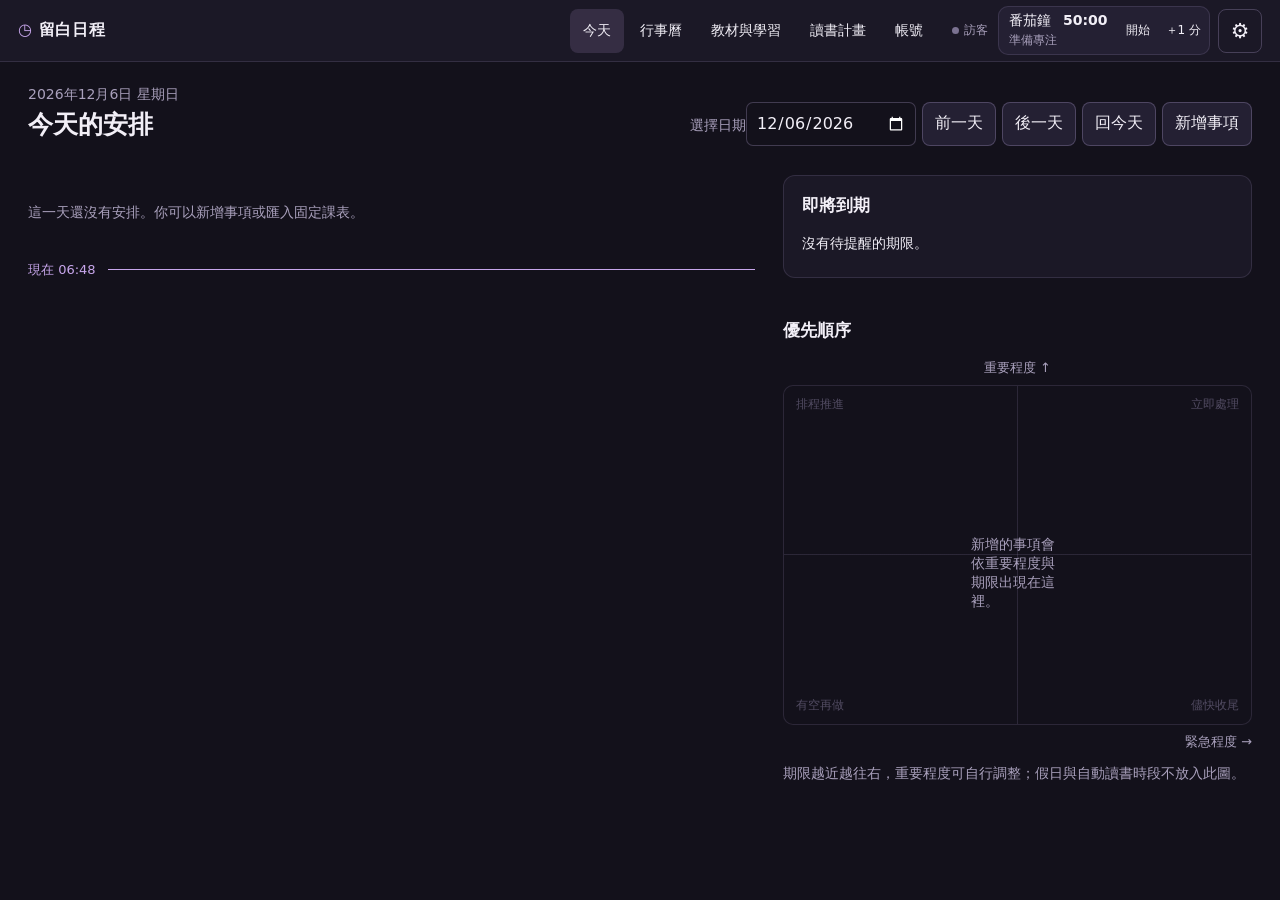
==== commit 77e51ada: "Refine course details, complete weekly planning and seven workspace themes Remove the stale MathJax " ====
--- a/index.html
+++ b/index.html
@@ -1,23 +1,23 @@
-<!doctype html><html lang="zh-Hant"><head><meta charset="utf-8"><meta name="viewport" content="width=device-width,initial-scale=1"><meta name="description" content="留白日程，結合課表、讀書計畫、逐觀念學習與番茄鐘的期末專案。"><link rel="icon" href="data:image/svg+xml,%3Csvg xmlns=%27http://www.w3.org/2000/svg%27 viewBox=%270 0 24 24%27%3E%3Ccircle cx=%2712%27 cy=%2712%27 r=%2710%27 fill=%27%23C7A6EB%27/%3E%3Cpath d=%27M12 5v7h5%27 fill=%27none%27 stroke=%27%2313111B%27 stroke-width=%272%27/%3E%3C/svg%3E"><title>留白日程 · Blanktime</title><link rel="stylesheet" href="assets/site.css?v=dusk1"></head><body><section id="blanktime" aria-label="留白日程網頁構想">
+<!doctype html><html lang="zh-Hant"><head><meta charset="utf-8"><meta name="viewport" content="width=device-width,initial-scale=1"><meta name="description" content="留白日程，結合課表、讀書計畫、逐觀念學習與番茄鐘的期末專案。"><link rel="icon" href="data:image/svg+xml,%3Csvg xmlns=%27http://www.w3.org/2000/svg%27 viewBox=%270 0 24 24%27%3E%3Ccircle cx=%2712%27 cy=%2712%27 r=%2710%27 fill=%27%23C7A6EB%27/%3E%3Cpath d=%27M12 5v7h5%27 fill=%27none%27 stroke=%27%2313111B%27 stroke-width=%272%27/%3E%3C/svg%3E"><title>留白日程 · Blanktime</title><link rel="stylesheet" href="assets/site.css?v=workspace2"></head><body><section id="blanktime" aria-label="留白日程網頁構想">
   <header class="bt-header">
     <div class="bt-brand"><span aria-hidden="true">◷</span> 留白日程</div>
     <nav aria-label="主要頁面"><button type="button" data-page="today" aria-pressed="true">今天</button><button type="button" data-page="calendar" aria-pressed="false">行事曆</button><button type="button" data-page="materials" aria-pressed="false">教材與學習</button><button type="button" data-page="study" aria-pressed="false">讀書計畫</button><button type="button" id="account-open">帳號</button></nav>
-    <div class="bt-header-tools"><div id="sync-status" class="bt-sync-status" role="status" data-state="guest">訪客</div><div class="bt-focus-hub" role="group" aria-label="番茄鐘"><button type="button" class="bt-focus-tab" data-page="focus" aria-pressed="false"><span class="bt-focus-title">番茄鐘 <strong data-timer-value>50:00</strong></span><span data-timer-state>載入中</span></button><div class="bt-quick-actions" aria-label="番茄鐘快速控制"><button type="button" data-timer-toggle disabled>開始</button><button type="button" data-timer-add disabled aria-label="番茄鐘增加一分鐘">＋1 分</button></div></div><button type="button" id="settings-open" class="bt-settings-button" aria-label="設定">⚙</button></div>
+    <div class="bt-header-tools"><button id="sync-status" type="button" class="bt-sync-status" data-state="guest" aria-label="同步狀態：訪客；點擊登入"><span id="sync-label" role="status">訪客</span></button><div class="bt-focus-hub" role="group" aria-label="番茄鐘"><button type="button" class="bt-focus-tab" data-page="focus" aria-pressed="false"><span class="bt-focus-title">番茄鐘 <strong data-timer-value>50:00</strong></span><span data-timer-state>載入中</span></button><div class="bt-quick-actions" aria-label="番茄鐘快速控制"><button type="button" data-timer-toggle disabled>開始</button><button type="button" data-timer-add disabled aria-label="番茄鐘增加一分鐘">＋1 分</button></div></div><button type="button" id="settings-open" class="bt-settings-button" aria-label="設定">⚙</button></div>
   </header>
-  <p class="prototype-note">時間安排、教材與專注的日常工作空間。</p><div class="bt-body">
+  <div class="prototype-note" id="unfinished-bar" role="status" hidden><span id="unfinished-text"></span><button id="unfinished-view" type="button">查看與調整 →</button></div><div class="bt-body">
     <section data-panel="today">
-      <div class="planner-heading"><div class="bt-intro"><span id="today-date"></span><h2 id="daily-title">今天的安排</h2></div><div class="day-controls"><button id="day-prev" type="button" aria-label="前一天">前一天</button><label><span class="bt-muted">選擇日期</span><input id="daily-date" type="date" aria-label="選擇日期"></label><button id="day-next" type="button">後一天</button><button id="day-today" type="button">回今天</button><button type="button" id="today-new-event">新增事項</button></div></div>
+      <div class="planner-heading"><div class="bt-intro"><span id="today-date"></span><h2 id="daily-title">今天的安排</h2></div><div class="day-controls"><label><span class="bt-muted">選擇日期</span><input id="daily-date" type="date" aria-label="選擇日期"></label><span class="date-navigation"><button id="day-prev" type="button" aria-label="前一天">前一天</button><button id="day-next" type="button">後一天</button><button id="day-today" type="button">回今天</button></span><button type="button" id="today-new-event">新增事項</button></div></div>
       <div class="bt-split"><section aria-label="一整天的時間表"><ol id="today-agenda" class="bt-agenda"></ol></section><aside class="bt-aside"><section class="bt-due"><h3>即將到期</h3><ul id="upcoming"></ul></section><section><h3>優先順序</h3><div class="bt-axis-y">重要程度 ↑</div><div id="priority-plot" class="bt-plot" role="group" aria-label="使用者事項的重要與緊急四象限"></div><div class="bt-axis-x">緊急程度 →</div><p class="bt-muted">期限越近越往右，重要程度可自行調整；假日與自動讀書時段不放入此圖。</p></section></aside></div>
     </section>
     <section data-panel="calendar" hidden>
-      <div class="planner-heading"><div class="bt-intro"><span>作業、報告與考試等重要事項</span><h2>行事曆</h2></div><div class="planner-inline"><button type="button" id="new-event">新增事項</button><button type="button" id="new-course">新增固定課表</button><button type="button" id="reschedule-open">調課</button><button type="button" id="planner-import">匯入課表</button></div></div>
+      <div class="planner-heading"><div class="bt-intro"><span>作業、報告與考試等重要事項</span><h2>行事曆</h2></div><div class="planner-inline"><button type="button" id="new-event">新增事項</button><button type="button" id="new-course">新增固定課表</button><button type="button" id="planner-import">匯入課表</button></div></div>
       <div class="planner-heading"><div class="planner-inline"><button id="month-prev" type="button" aria-label="上一個月">上個月</button><h3 id="calendar-month"></h3><button id="month-next" type="button" aria-label="下一個月">下個月</button><button id="month-today" type="button">今天</button></div><div class="bt-views"><button type="button" data-view="month" aria-pressed="true">月曆</button><button type="button" data-view="week" aria-pressed="false">週檢視</button></div></div>
-      <p id="planner-status" role="status"></p><div data-calendar="month" class="planner-month-layout"><div id="month-grid" class="bt-month" role="group" aria-label="每月行事曆"></div><aside><h3 id="selected-date"></h3><div class="bt-views"><button id="detail-important" type="button" aria-pressed="true">只看重要事項</button><button id="detail-full" type="button" aria-pressed="false">顯示完整時間表</button></div><ol id="selected-agenda" class="bt-agenda"></ol></aside></div><div data-calendar="week" id="week-list" hidden></div>
-      <p class="bt-muted">月曆與週檢視只列重要事項；完整課表、讀書、休息與彈性時間保留在每日安排。週末以底色區分。國定假日及連假資料尚未自動連接；可先新增「節日／假日」，或在核對後匯入。</p><details class="planner-details"><summary>我的固定課表</summary><ul id="course-list"></ul></details>
+      <p id="planner-status" role="status"></p><div data-calendar="month" class="planner-month-layout"><div id="month-grid" class="bt-month" role="group" aria-label="每月行事曆"></div><aside><h3 id="selected-date"></h3><div class="bt-views"><button id="detail-important" type="button" aria-pressed="true">只看重要事項</button><button id="detail-full" type="button" aria-pressed="false">顯示完整時間表</button></div><ol id="selected-agenda" class="bt-agenda"></ol></aside></div><section data-calendar="week" hidden><div class="planner-heading"><h3 id="week-title"></h3><div class="planner-inline"><button id="week-prev" type="button">上一週</button><button id="week-today" type="button">回本週</button><button id="week-next" type="button">下一週</button></div></div><div id="week-list"></div></section>
+      <p class="bt-muted">月曆只列重要事項與各科期限；週檢視與每日安排顯示完整課表、讀書、休息與彈性時間。週末以底色區分。國定假日及連假資料尚未自動連接；可先新增「節日／假日」，或在核對後匯入。</p><section class="planner-details"><div class="planner-heading"><div><h3>每週固定課表</h3><p class="bt-muted">週一至週日 · 08:00–22:00 · 點課名查看詳細內容或停課／調課</p></div><div class="planner-inline"><button id="timetable-add" type="button">新增課程</button><button id="timetable-import" type="button">匯入與管理課表</button></div></div><div id="course-list" class="timetable-scroll" tabindex="0" aria-label="週一至週日固定課表，可橫向捲動"></div></section>
     </section>
     <section data-panel="materials" hidden class="bt-learning-panel">
       <div class="bt-learning-toolbar"><label>目前課程 <select id="course-select" aria-label="切換課程"><option value="">尚未匯入教材</option></select></label><button type="button" id="library-export">完整備份</button><button id="course-delete" type="button">刪除課程</button><button id="import-toggle" type="button" aria-expanded="true" aria-controls="import-panel">收合教材匯入與原始預覽</button><span id="library-status" role="status"></span></div>
-      <div class="bt-learning-layout"><iframe id="learning-frame" title="逐觀念學習與教材預覽" src="modules/learning/index.html?v=dusk1"></iframe>
+      <div class="bt-learning-layout"><iframe id="learning-frame" title="逐觀念學習與教材預覽" src="modules/learning/index.html?v=workspace2"></iframe>
       <aside class="bt-import" id="import-panel"><h2>加入教材</h2><p>把講義交給 ChatGPT 或 Gemini，整理成留白日程教材包，再匯入這裡。</p>
       <label class="bt-upload">選擇教材包 JSON<input id="package-file" type="file" accept=".json,application/json"></label>
       <label for="package-text">或貼上整理好的 JSON</label><textarea id="package-text" rows="9" placeholder="貼上 blanktime.study-package/v1 教材包"></textarea>
@@ -38,13 +38,13 @@
   </div>
 </section>
 <dialog id="event-dialog" aria-labelledby="event-title"><div class="account-dialog-head"><h2 id="event-title">新增／編輯事項</h2><button id="event-close" type="button">關閉</button></div><form id="event-form"><input type="hidden" name="id"><div class="planner-fields"><label>事項名稱<input name="title" maxlength="200" required></label><label>類別<select name="type"><option value="task">待辦</option><option value="assignment">作業</option><option value="report">報告</option><option value="exam">考試</option><option value="meeting">重要事項</option><option value="study">讀書</option><option value="class">單次課表／補課</option><option value="rest">休息</option><option value="flex">彈性時間</option><option value="holiday">節日／假日</option></select></label><label>日期<input type="date" name="date" required></label><label>開始時間（選填）<input type="time" name="start" step="300"></label><label>結束時間（選填）<input type="time" name="end" step="300"></label><label>截止／提醒時間（選填）<input type="datetime-local" name="deadline"></label><label>重要程度 <output id="importance-value">50</output><input name="importance" type="range" min="0" max="100" value="50" required><span class="importance-control"><button type="button" data-importance="25">低</button><button type="button" data-importance="50">中</button><button type="button" data-importance="85">高</button></span></label><label>預估需要幾分鐘<input name="estimate" type="number" min="5" max="1440" step="5" value="60" required></label></div><label class="planner-check"><input type="checkbox" name="includeCalendar" checked>顯示在重要事項行事曆</label><label class="planner-check"><input type="checkbox" name="includeMatrix" checked>放入重要／緊急四象限</label><p class="bt-muted">時間可精確到 5 分鐘。休息和彈性時間至少 30 分鐘。填入截止時間後會出現在即將到期；系統通知尚未開發。</p><p id="event-error" role="alert"></p><button type="submit">儲存事項</button></form></dialog>
-<dialog id="course-dialog" aria-labelledby="course-title"><div class="account-dialog-head"><h2 id="course-title">固定課表</h2><button id="course-close" type="button">關閉</button></div><form id="course-form"><input type="hidden" name="id"><div class="planner-fields"><label>課名<input name="title" maxlength="200" required></label><label>星期<select name="weekday"><option value="1">一</option><option value="2">二</option><option value="3">三</option><option value="4">四</option><option value="5">五</option><option value="6">六</option><option value="0">日</option></select></label><label>開始時間<input type="time" name="start" step="300" required></label><label>結束時間<input type="time" name="end" step="300" required></label><label>學期開始<input type="date" name="from" required></label><label>學期結束<input type="date" name="to" required></label><label>停課日期（逗號分隔）<input name="exceptions" placeholder="2026-12-01, 2026-12-08"></label></div><label class="planner-check"><input name="skipHolidays" type="checkbox" checked>遇到已加入的假日不排課</label><p id="course-error" role="alert"></p><button type="submit">儲存課表</button></form></dialog>
+<dialog id="course-dialog" aria-labelledby="course-title"><div class="account-dialog-head"><h2 id="course-title">固定課表</h2><button id="course-close" type="button">關閉</button></div><form id="course-form"><input type="hidden" name="id"><div class="planner-fields"><label>課名<input name="title" maxlength="200" required></label><label>授課教授（選填）<input name="professor" maxlength="200"></label><label>教室（選填）<input name="room" maxlength="200"></label><label>連結教材（選填）<select name="linkedCourseId"></select></label><label>星期<select name="weekday"><option value="1">一</option><option value="2">二</option><option value="3">三</option><option value="4">四</option><option value="5">五</option><option value="6">六</option><option value="0">日</option></select></label><label>開始時間<input type="time" name="start" step="300" required></label><label>結束時間<input type="time" name="end" step="300" required></label><label>學期開始<input type="date" name="from" required></label><label>學期結束<input type="date" name="to" required></label><label>停課日期（逗號分隔）<input name="exceptions" placeholder="2026-12-01, 2026-12-08"></label></div><label class="planner-check"><input name="skipHolidays" type="checkbox" checked>遇到已加入的假日不排課</label><p id="course-error" role="alert"></p><button type="submit">儲存課表</button></form></dialog>
 <dialog id="planner-import-dialog" aria-labelledby="planner-import-title"><div class="account-dialog-head"><h2 id="planner-import-title">匯入課表</h2><button id="planner-import-close" type="button">關閉</button></div><p>先把課表截圖交給 ChatGPT／Gemini，確認後將 JSON 貼到這裡。</p><button id="planner-prompt" type="button">複製課表整理指令</button><label>課表 JSON<textarea id="planner-import-text" rows="12" placeholder="blanktime.schedule/v1"></textarea></label><button id="planner-import-check" type="button">檢查與預覽</button><p id="planner-import-preview" role="status"></p><button id="planner-import-confirm" type="button" hidden>確認匯入課表</button></dialog>
 <dialog id="account-dialog" aria-labelledby="account-title"><div class="account-dialog-head"><h2 id="account-title">帳號與同步</h2><button type="button" id="account-close" aria-label="關閉帳號設定">關閉</button></div><p id="account-name">尚未登入</p><p id="account-status" role="status">訪客模式・僅存於此瀏覽器</p><p id="account-setup-note">使用 Google 登入後，同步整理好的課程、進度及同一個番茄鐘。原始教材不會上傳。</p><button id="account-login" type="button" disabled>正在確認 Google 登入設定</button><button id="account-logout" type="button" hidden>登出此裝置</button><button id="account-retry" type="button">重新同步</button><button id="account-migrate" type="button" hidden>預覽合併這台裝置的訪客資料</button><div id="migration-preview"></div><button id="migration-confirm" type="button" hidden>確認合併</button></dialog>
-<dialog id="reschedule-dialog" aria-labelledby="reschedule-title"><div class="account-dialog-head"><h2 id="reschedule-title">固定課表調課</h2><button type="button" id="reschedule-close">關閉</button></div><p>原日期會記為停課，補課會建立單次課表，排程會避開新時段。</p><form id="reschedule-form"><div class="planner-fields"><label>固定課程<select name="course" required></select></label><label>原本停課日期<input name="original" type="date" required></label><label>補課日期<input name="date" type="date" required></label><label>補課開始<input name="start" type="time" step="300" required></label><label>補課結束<input name="end" type="time" step="300" required></label></div><p id="reschedule-error" role="alert"></p><button type="submit">確認調課</button></form></dialog>
-<dialog id="settings-dialog" aria-labelledby="settings-title"><div class="account-dialog-head"><h2 id="settings-title">設定</h2><button type="button" id="settings-close">關閉</button></div><div class="settings-tabs" role="tablist" aria-label="設定分類"><button type="button" role="tab" data-setting="backup" aria-selected="true">備份與還原</button><button type="button" role="tab" data-setting="trash" aria-selected="false">垃圾桶 <span id="trash-count">0</span></button><button type="button" role="tab" data-setting="preferences" aria-selected="false">排程與閱讀</button><button type="button" role="tab" data-setting="sync" aria-selected="false">同步與儲存</button></div>
+<dialog id="course-detail-dialog" aria-labelledby="course-detail-title"><div class="account-dialog-head"><h2 id="course-detail-title">課程詳細內容</h2><button id="course-detail-close" type="button" aria-label="關閉">✕</button></div><label class="detail-date">要調整的上課日期<input id="course-detail-date" type="date" required></label><dl id="course-detail-info" class="course-info"></dl><label class="detail-link">連結教材（選填）<select id="course-detail-link"></select></label><p id="course-detail-deadline" class="bt-muted"></p><button id="course-detail-learn" type="button" hidden>前往此科教材學習 →</button><div class="planner-inline course-primary"><button id="course-detail-move" class="bt-primary" type="button" aria-expanded="false">調課</button><button id="course-detail-cancel" type="button">停課（不補課）</button></div><form id="course-detail-move-form" hidden><h3>補課安排</h3><div class="planner-fields"><label>補課日期<input name="date" type="date" required></label><label>補課開始<input name="start" type="time" step="300" required></label><label>補課結束<input name="end" type="time" step="300" required></label></div><button type="submit">確認調課</button></form><p id="course-detail-status" role="status"></p><h3>停課／調課紀錄</h3><div id="course-detail-history"></div><div class="planner-inline"><button id="course-detail-edit" type="button">編輯課程基本資料</button><button id="course-detail-remove" type="button">移除課程</button></div></dialog>
+<dialog id="settings-dialog" aria-labelledby="settings-title"><div class="account-dialog-head"><h2 id="settings-title">設定</h2><button type="button" id="settings-close">關閉</button></div><div class="settings-tabs" role="tablist" aria-label="設定分類"><button type="button" role="tab" data-setting="backup" aria-selected="true">備份與還原</button><button type="button" role="tab" data-setting="trash" aria-selected="false">垃圾桶 <span id="trash-count">0</span></button><button type="button" role="tab" data-setting="preferences" aria-selected="false">外觀與排程</button><button type="button" role="tab" data-setting="sync" aria-selected="false">同步與儲存</button></div>
 <section data-settings-panel="backup" class="settings-section" role="tabpanel"><p>完整備份包含教材、進度、熟悉度、垃圾桶、行程與課表、各科期限和番茄鐘紀錄。還原會合併資料，不恢復舊的倒數。</p><button id="settings-export" type="button">匯出完整備份 v2</button><label>選擇備份檔（v1／v2）<input id="settings-backup-file" type="file" accept=".json,application/json"></label><button id="settings-restore-check" type="button">檢查還原內容</button><div id="settings-backup-preview" role="status"></div><button id="settings-restore-confirm" type="button" hidden>確認合併還原</button></section>
 <section data-settings-panel="trash" class="settings-section" role="tabpanel" hidden><p>刪除的課程保留 30 天，理解進度與熟悉度一併保留。超過期限將自動永久清除。</p><div id="trash-list"></div></section>
-<section data-settings-panel="preferences" class="settings-section" role="tabpanel" hidden><form id="preferences-form"><div class="planner-fields"><label>每日開始<input id="pref-day-start" type="time" step="1800" required></label><label>每日結束<input id="pref-day-end" type="time" step="1800" required></label><label>每日最多讀書（分鐘）<input id="pref-max" type="number" min="30" max="720" step="30" required></label><label>教材閱讀字體<select id="pref-font"><option value="standard">標準</option><option value="large">稍大</option></select></label></div><label><span><input id="pref-reduced" type="checkbox"> 減少介面動態效果</span></label><button type="submit">儲存偏好</button></form><p>原版番茄鐘的風景與音效仍在番茄鐘內設定。</p><button id="settings-material-prompt" type="button">複製教材整理指令</button><button id="settings-course-prompt" type="button">複製課表整理指令</button></section>
+<section data-settings-panel="preferences" class="settings-section" role="tabpanel" hidden><label>外觀佈景主題<select id="pref-theme" aria-label="外觀佈景主題"></select></label><p class="bt-muted">立即套用並保存；原版番茄鐘風景維持不動。</p><form id="preferences-form"><div class="planner-fields"><label>每日開始<input id="pref-day-start" type="time" step="1800" required></label><label>每日結束<input id="pref-day-end" type="time" step="1800" required></label><label>每日最多讀書（分鐘）<input id="pref-max" type="number" min="30" max="720" step="30" required></label><label>教材閱讀字體<select id="pref-font"><option value="standard">標準</option><option value="large">稍大</option></select></label></div><label><span><input id="pref-reduced" type="checkbox"> 減少介面動態效果</span></label><button type="submit">儲存偏好</button></form><p>原版番茄鐘的風景與音效仍在番茄鐘內設定。</p><button id="settings-material-prompt" type="button">複製教材整理指令</button><button id="settings-course-prompt" type="button">複製課表整理指令</button></section>
 <section data-settings-panel="sync" class="settings-section" role="tabpanel" hidden><p id="settings-account"></p><p id="settings-sync-time"></p><p id="settings-cache"></p><button id="settings-sync-now" type="button">立即重新同步</button></section><p id="settings-status" class="settings-status" role="status"></p></dialog>
-<script src="assets/value.js?v=dusk1"></script><script src="assets/planner-core.js?v=dusk1" defer></script><script src="assets/storage.js?v=dusk1" defer></script><script src="cloud/client.js?v=dusk1" defer></script><script src="assets/package-validator.js?v=dusk1" defer></script><script src="assets/course-state.js?v=dusk1" defer></script><script src="assets/backup-core.js?v=dusk1" defer></script><script src="assets/data.js?v=dusk1" defer></script><script src="assets/app.js?v=dusk1" defer></script><script src="assets/library.js?v=dusk1" defer></script><script src="modules/learning/assets/js/workspace.js?v=dusk1" defer></script><script src="assets/planner.js?v=dusk1" defer></script><script src="assets/cloud-app.js?v=dusk1" defer></script><script src="assets/settings.js?v=dusk1" defer></script></body></html>
+<script src="assets/value.js?v=workspace2"></script><script src="assets/planner-core.js?v=workspace2" defer></script><script src="assets/storage.js?v=workspace2" defer></script><script src="cloud/client.js?v=workspace2" defer></script><script src="assets/package-validator.js?v=workspace2" defer></script><script src="assets/course-state.js?v=workspace2" defer></script><script src="assets/backup-core.js?v=workspace2" defer></script><script src="assets/data.js?v=workspace2" defer></script><script src="assets/themes.js?v=workspace2" defer></script><script src="assets/dialogs.js?v=workspace2" defer></script><script src="assets/app.js?v=workspace2" defer></script><script src="assets/library.js?v=workspace2" defer></script><script src="modules/learning/assets/js/workspace.js?v=workspace2" defer></script><script src="assets/planner.js?v=workspace2" defer></script><script src="assets/courses.js?v=workspace2" defer></script><script src="assets/cloud-app.js?v=workspace2" defer></script><script src="assets/settings.js?v=workspace2" defer></script></body></html>
--- a/assets/site.css
+++ b/assets/site.css
@@ -1,12 +1,16 @@
 /* 暮光紫藤 · Muted Dusk Violet */
-:root{color-scheme:dark;--bg:#13111B;--surface:#1B1826;--surface-2:#242033;--surface-3:#2E2942;--ink:#F2EFF7;--muted:#A9A0BC;--subtle:#7B7291;--line:rgba(196,178,232,.14);--line-strong:rgba(196,178,232,.26);--accent:#C7A6EB;--accent-soft:rgba(199,166,235,.15);--accent-ink:#161121;--warning:#F3B9A2;--bt-paper:var(--surface);--bt-ink:var(--ink);--bt-dim:var(--muted);--bt-line:var(--line);--bt-accent:var(--accent);--bt-tint:var(--surface-2);--bt-gold:var(--surface-2);font-family:system-ui,-apple-system,sans-serif;font-variant-numeric:tabular-nums;}
+:root{color-scheme:dark;--bg:#13111B;--surface:#1B1826;--surface-2:#242033;--surface-3:#2E2942;--ink:#F2EFF7;--muted:#A9A0BC;--subtle:#7B7291;--line:rgba(196,178,232,.14);--line-strong:rgba(196,178,232,.26);--accent:#C7A6EB;--accent-soft:rgba(199,166,235,.15);--accent-ink:#161121;--class-bar:#8DA8D6;--warn-bar:#E0987C;--warn-ink:#F3B9A2;--warning:var(--warn-ink);--bt-paper:var(--surface);--bt-ink:var(--ink);--bt-dim:var(--muted);--bt-line:var(--line);--bt-accent:var(--accent);--bt-tint:var(--surface-2);--bt-gold:var(--surface-2);font-family:system-ui,-apple-system,sans-serif;font-variant-numeric:tabular-nums;}
 *{box-sizing:border-box;}body{margin:0;background:var(--bg);color:var(--ink);}button,input,textarea,select{font:inherit;}button,a,input,select,textarea{touch-action:manipulation;}button{cursor:pointer;}button:disabled{opacity:.45;cursor:default;}button:focus-visible,a:focus-visible,input:focus-visible,summary:focus-visible{outline:2px solid var(--accent);outline-offset:3px;}button{border:1px solid var(--line-strong);background:var(--surface-2);color:var(--ink);border-radius:8px;min-height:44px;padding:8px 12px;}button:hover{background:var(--surface-3);}button[aria-pressed=true],.bt-primary{background:var(--accent-soft);border-color:var(--accent);color:var(--ink);}a{color:var(--accent);}input,textarea,select{color:var(--ink);background:var(--bg);border:1px solid var(--line-strong);border-radius:7px;padding:9px;max-width:100%;min-width:0;}textarea{width:100%;resize:vertical;}[hidden]{display:none!important;}time,input[type=date],input[type=time],input[type=datetime-local],.deadline,.bt-focus-hub,.bt-sync-status,.calendar-cell b{font-variant-numeric:tabular-nums;}h1,h2,h3,p{overflow-wrap:anywhere;}h2{font-size:1.55rem;}h3{font-size:1.05rem;}small,.bt-muted{font-size:.875rem;color:var(--muted);}label{color:var(--muted);}
 #blanktime{min-height:100dvh;width:100%;background:var(--bg);}#blanktime ul,#blanktime ol{list-style:none;margin:0;padding:0;}
-.bt-header{position:sticky;top:0;z-index:20;background:var(--surface);border-bottom:1px solid var(--line);display:grid;grid-template-columns:auto minmax(0,1fr) auto;align-items:center;gap:14px;padding:6px 18px;min-height:62px;}.bt-brand{font-weight:650;white-space:nowrap;letter-spacing:.04em;}.bt-brand span{color:var(--accent);}.bt-header nav{display:flex;justify-self:end;gap:3px;}.bt-header nav button{background:transparent;border-color:transparent;font-size:.875rem;white-space:nowrap;}.bt-header nav button[aria-pressed=true]{background:var(--accent-soft);}.bt-header-tools{display:flex;align-items:center;gap:8px;min-width:0;}.bt-sync-status{display:flex;align-items:center;gap:5px;white-space:nowrap;font-size:.75rem;color:var(--muted);}.bt-sync-status:before{content:'';width:7px;height:7px;border-radius:50%;background:var(--subtle);flex-shrink:0;}.bt-sync-status[data-state=synced]:before{background:#80C7A8;}.bt-sync-status[data-state=saving]:before{background:var(--accent);}.bt-sync-status[data-state=attention]:before{background:#E0987C;}.bt-focus-hub{display:flex;align-items:center;background:var(--surface-2);border:1px solid var(--line);border-radius:10px;}.bt-focus-hub .bt-focus-tab{border:0;background:transparent;display:grid;text-align:left;gap:2px;padding:5px 10px;min-width:118px;font-size:.875rem;}.bt-focus-title{display:flex;justify-content:space-between;gap:12px;}.bt-focus-tab [data-timer-state]{font-size:.75rem;color:var(--muted);}.bt-quick-actions{display:flex;}.bt-quick-actions button{font-size:.75rem;border:0;background:transparent;padding:5px 8px;}.bt-settings-button{width:44px;height:44px;padding:0;font-size:1.3rem;background:transparent;}.prototype-note{font-size:.8125rem;color:var(--muted);padding:9px 24px;margin:0;border-bottom:1px solid var(--line);}.bt-body{padding:24px 28px;}.bt-intro{display:grid;gap:4px;margin-bottom:20px;}.bt-intro h2{margin:0;}.bt-intro>span{font-size:.875rem;color:var(--muted);}.planner-heading{display:flex;justify-content:space-between;align-items:center;flex-wrap:wrap;gap:12px;margin-bottom:14px;}.planner-inline,.bt-views,.day-controls{display:flex;align-items:center;flex-wrap:wrap;gap:6px;}.day-controls input{min-height:44px;}.bt-split{display:grid;grid-template-columns:minmax(0,1.55fr) minmax(300px,1fr);gap:28px;}.bt-aside{display:grid;align-content:start;gap:24px;}.bt-due{background:var(--surface);border:1px solid var(--line);padding:18px;border-radius:12px;}.bt-due h3{margin:0 0 12px;}.bt-due li{display:flex;align-items:center;justify-content:space-between;gap:10px;flex-wrap:wrap;padding:6px 0;font-size:.875rem;}.bt-due button{background:transparent;border:0;text-align:left;padding:4px;}.bt-due span{color:var(--muted);font-variant-numeric:tabular-nums;}.bt-agenda{display:grid;gap:10px;}.bt-agenda>li{display:grid;grid-template-columns:106px minmax(0,1fr);gap:12px;align-items:start;}.bt-agenda time{font-size:.875rem;padding-top:16px;color:var(--muted);}.bt-event{background:var(--surface);border:1px solid var(--line);border-left:3px solid var(--accent);border-radius:10px;padding:13px 16px;display:grid;gap:5px;min-width:0;}.bt-event strong{overflow-wrap:anywhere;}.bt-event .planner-inline button{min-height:36px;font-size:.8125rem;padding:4px 8px;background:transparent;}.bt-class{border-left-color:#8DA8D6;background:rgba(141,168,214,.11);}.bt-study{border-left-color:#C7A6EB;background:rgba(199,166,235,.12);}.bt-rest{border-left-color:#948DA6;background:rgba(148,141,166,.13);}.bt-exam,.bt-event.is-unfinished{border-left-color:#E0987C;background:rgba(224,152,124,.15);}.planner-state.is-unfinished,.planner-warning{color:#F3B9A2;}.planner-state{font-size:.8125rem;color:var(--muted);}.bt-flex{border:1px dashed rgba(199,166,235,.44);border-left-width:3px;}.bt-event.is-completed{opacity:.65;}.bt-event.is-completed strong{text-decoration:line-through;}.bt-event.is-current{box-shadow:0 0 0 1px var(--accent);}.bt-hours{display:flex;flex-wrap:wrap;gap:6px;font-size:.8125rem;font-variant-numeric:tabular-nums;margin-top:8px;}.bt-hours span{flex:1;min-width:85px;border-top:1px solid var(--line);padding:6px 0;}.bt-now{color:var(--accent);font-size:.8125rem;font-variant-numeric:tabular-nums;}.bt-agenda>.now-line{display:flex;align-items:center;gap:12px;color:var(--accent);font-size:.8125rem;}.now-line:after{content:'';height:1px;flex:1;background:var(--accent);}.bt-empty{color:var(--muted);font-size:.9rem;padding:14px 0;}
+.bt-header{position:sticky;top:0;z-index:20;background:var(--surface);border-bottom:1px solid var(--line);display:grid;grid-template-columns:auto minmax(0,1fr) auto;align-items:center;gap:14px;padding:6px 18px;min-height:62px;}.bt-brand{font-weight:650;white-space:nowrap;letter-spacing:.04em;}.bt-brand span{color:var(--accent);}.bt-header nav{display:flex;justify-self:end;gap:3px;}.bt-header nav button{background:transparent;border-color:transparent;font-size:.875rem;white-space:nowrap;}.bt-header nav button[aria-pressed=true]{background:var(--accent-soft);}.bt-header-tools{display:flex;align-items:center;gap:8px;min-width:0;}.bt-sync-status{display:flex;align-items:center;gap:5px;white-space:nowrap;font-size:.75rem;color:var(--muted);}.bt-sync-status:before{content:'';width:7px;height:7px;border-radius:50%;background:var(--subtle);flex-shrink:0;}.bt-sync-status[data-state=synced]:before{background:#80C7A8;}.bt-sync-status[data-state=saving]:before{background:var(--accent);}.bt-sync-status[data-state=attention]:before{background:var(--warn-bar);}.bt-focus-hub{display:flex;align-items:center;background:var(--surface-2);border:1px solid var(--line);border-radius:10px;}.bt-focus-hub .bt-focus-tab{border:0;background:transparent;display:grid;text-align:left;gap:2px;padding:5px 10px;min-width:118px;font-size:.875rem;}.bt-focus-title{display:flex;justify-content:space-between;gap:12px;}.bt-focus-tab [data-timer-state]{font-size:.75rem;color:var(--muted);}.bt-quick-actions{display:flex;}.bt-quick-actions button{font-size:.75rem;border:0;background:transparent;padding:5px 8px;}.bt-settings-button{width:44px;height:44px;padding:0;font-size:1.3rem;background:transparent;}.prototype-note{font-size:.8125rem;color:var(--muted);padding:9px 24px;margin:0;border-bottom:1px solid var(--line);}.bt-body{padding:24px 28px;}.bt-intro{display:grid;gap:4px;margin-bottom:20px;}.bt-intro h2{margin:0;}.bt-intro>span{font-size:.875rem;color:var(--muted);}.planner-heading{display:flex;justify-content:space-between;align-items:center;flex-wrap:wrap;gap:12px;margin-bottom:14px;}.planner-inline,.bt-views,.day-controls{display:flex;align-items:center;flex-wrap:wrap;gap:6px;}.day-controls input{min-height:44px;}.bt-split{display:grid;grid-template-columns:minmax(0,1.55fr) minmax(300px,1fr);gap:28px;}.bt-aside{display:grid;align-content:start;gap:24px;}.bt-due{background:var(--surface);border:1px solid var(--line);padding:18px;border-radius:12px;}.bt-due h3{margin:0 0 12px;}.bt-due li{display:flex;align-items:center;justify-content:space-between;gap:10px;flex-wrap:wrap;padding:6px 0;font-size:.875rem;}.bt-due button{background:transparent;border:0;text-align:left;padding:4px;}.bt-due span{color:var(--muted);font-variant-numeric:tabular-nums;}.bt-agenda{display:grid;gap:10px;}.bt-agenda>li{display:grid;grid-template-columns:106px minmax(0,1fr);gap:12px;align-items:start;}.bt-agenda time{font-size:.875rem;padding-top:16px;color:var(--muted);}.bt-event{background:var(--surface);border:1px solid var(--line);border-left:3px solid var(--accent);border-radius:10px;padding:13px 16px;display:grid;gap:5px;min-width:0;}.bt-event strong{overflow-wrap:anywhere;}.bt-event .planner-inline button{min-height:36px;font-size:.8125rem;padding:4px 8px;background:transparent;}.bt-class{border-left-color:var(--class-bar);background:color-mix(in srgb,var(--class-bar) 11%,var(--surface));}.bt-study{border-left-color:var(--accent);background:color-mix(in srgb,var(--accent) 12%,var(--surface));}.bt-rest{border-left-color:var(--subtle);background:color-mix(in srgb,var(--subtle) 13%,var(--surface));}.bt-exam,.bt-event.is-unfinished{border-left-color:var(--warn-bar);background:color-mix(in srgb,var(--warn-bar) 15%,var(--surface));}.planner-state.is-unfinished,.planner-warning{color:var(--warn-ink);}.planner-state{font-size:.8125rem;color:var(--muted);}.bt-flex{border:1px dashed color-mix(in srgb,var(--accent) 44%,transparent);border-left-width:3px;}.bt-event.is-completed{opacity:.65;}.bt-event.is-completed strong{text-decoration:line-through;}.bt-event.is-current{box-shadow:0 0 0 1px var(--accent);}.bt-hours{display:flex;flex-wrap:wrap;gap:6px;font-size:.8125rem;font-variant-numeric:tabular-nums;margin-top:8px;}.bt-hours span{flex:1;min-width:85px;border-top:1px solid var(--line);padding:6px 0;}.bt-now{color:var(--accent);font-size:.8125rem;font-variant-numeric:tabular-nums;}.bt-agenda>.now-line{display:flex;align-items:center;gap:12px;color:var(--accent);font-size:.8125rem;}.now-line:after{content:'';height:1px;flex:1;background:var(--accent);}.bt-empty{color:var(--muted);font-size:.9rem;padding:14px 0;}
 .bt-plot{position:relative;min-height:300px;height:340px;border:1px solid var(--line);border-radius:10px;background:linear-gradient(var(--line),var(--line)) center/100% 1px no-repeat,linear-gradient(var(--line),var(--line)) center/1px 100% no-repeat;}.quadrant-watermark{position:absolute;color:var(--subtle);font-size:.75rem;opacity:.6;pointer-events:none;}.quadrant-watermark:nth-child(1){left:12px;top:10px;}.quadrant-watermark:nth-child(2){right:12px;top:10px;}.quadrant-watermark:nth-child(3){left:12px;bottom:10px;}.quadrant-watermark:nth-child(4){right:12px;bottom:10px;}.bt-dot{position:absolute;min-height:34px;height:34px;border:1px solid var(--line-strong);border-radius:99px;background:var(--surface-2);font-size:.8125rem;padding:4px 9px;overflow:hidden;white-space:nowrap;text-overflow:ellipsis;text-align:left;}.bt-dot:before{content:'●';color:var(--accent);margin-right:5px;}.matrix-overflow{display:flex;flex-wrap:wrap;gap:6px;margin-top:8px;}.bt-axis-y{text-align:center;font-size:.8125rem;color:var(--muted);margin-bottom:8px;}.bt-axis-x{text-align:right;font-size:.8125rem;color:var(--muted);margin-top:8px;}.bt-plot .bt-empty{position:absolute;inset:40%;margin:0;}
-.planner-month-layout{display:grid;grid-template-columns:minmax(0,1.5fr) minmax(310px,1fr);gap:24px;}.bt-month{display:grid;grid-template-columns:repeat(7,minmax(0,1fr));gap:3px;}.bt-month>span{padding:10px;text-align:center;color:var(--muted);font-size:.875rem;}.calendar-cell{display:flex;flex-direction:column;align-items:start;justify-content:start;gap:5px;min-height:108px;min-width:0;padding:9px;border-color:var(--line);background:var(--surface);border-radius:6px;text-align:left;overflow-wrap:anywhere;}.calendar-cell small{font-size:.75rem;max-width:100%;}.calendar-cell.weekend{background:var(--surface-2);}.calendar-cell.outside-month{opacity:.4;}.calendar-cell.selected-day{outline:1px solid var(--accent);outline-offset:-1px;}.calendar-holiday{color:#F3B9A2;}#week-list{display:grid;gap:18px;}#week-list>section{padding:18px;border:1px solid var(--line);border-radius:10px;}#course-list li{display:flex;align-items:center;gap:8px;flex-wrap:wrap;padding:10px 0;border-bottom:1px solid var(--line);}.planner-details{border:1px solid var(--line);border-radius:10px;padding:18px;margin:20px 0;}summary{cursor:pointer;font-weight:600;}.planner-fields{display:grid;grid-template-columns:repeat(auto-fit,minmax(170px,1fr));gap:14px;margin:18px 0;}.planner-fields label{display:grid;gap:7px;font-size:.875rem;}.planner-check{display:flex;align-items:center;gap:8px;margin:14px 0;}#plan-preview{max-height:500px;overflow:auto;}#plan-preview h4{position:sticky;top:0;background:var(--surface);padding:8px;}.importance-control{display:flex;align-items:center;gap:8px;}input[type=range]{accent-color:var(--accent);width:100%;padding:0;min-height:36px;}
-.bt-learning-layout{display:grid;grid-template-columns:minmax(0,1fr) 340px;min-width:0;}.bt-learning-layout.import-collapsed{grid-template-columns:minmax(0,1fr);}.bt-learning-toolbar{display:flex;align-items:center;gap:10px;flex-wrap:wrap;margin-bottom:14px;font-size:.875rem;}.bt-learning-toolbar label{display:flex;align-items:center;gap:8px;}.bt-learning-toolbar select{max-width:320px;}.bt-import{padding:0 0 0 24px;border-left:1px solid var(--line);max-height:calc(100dvh - 160px);overflow:auto;}.bt-import label{display:grid;gap:6px;margin:14px 0;}.bt-import details{padding:14px 0;border-top:1px solid var(--line);}.bt-import p{line-height:1.6;font-size:.875rem;}#learning-frame{width:100%;height:calc(100dvh - 170px);min-height:580px;border:0;}#materials-workspace{max-width:100%;}.bt-course-plan{padding:20px;background:var(--surface);border:1px solid var(--line);border-radius:12px;margin:16px 0;}.bt-chapters li{display:grid;grid-template-columns:105px minmax(0,1fr) auto;gap:14px;align-items:center;padding:14px 0;border-bottom:1px solid var(--line);}.bt-chapters li>div{display:grid;gap:5px;}.bt-chapters span{font-size:.875rem;color:var(--muted);}.bt-focus-panel{height:calc(100dvh - var(--bt-chrome-height,62px));margin:-24px -28px;}#blanktime[data-current-page=focus] .prototype-note{display:none;}#pomodoro-frame{width:100%;height:100%;border:0;display:block;}
+.planner-month-layout{display:grid;grid-template-columns:minmax(0,1.5fr) minmax(310px,1fr);gap:24px;}.bt-month{display:grid;grid-template-columns:repeat(7,minmax(0,1fr));gap:3px;}.bt-month>span{padding:10px;text-align:center;color:var(--muted);font-size:.875rem;}.calendar-cell{display:flex;flex-direction:column;align-items:start;justify-content:start;gap:5px;min-height:108px;min-width:0;padding:9px;border-color:var(--line);background:var(--surface);border-radius:6px;text-align:left;overflow-wrap:anywhere;}.calendar-cell small{font-size:.75rem;max-width:100%;}.calendar-cell.weekend{background:var(--surface-2);}.calendar-cell.outside-month{opacity:.4;}.calendar-cell.selected-day{outline:1px solid var(--accent);outline-offset:-1px;}.calendar-holiday{color:var(--warn-ink);}#week-list{display:grid;gap:18px;}#week-list>section{padding:18px;border:1px solid var(--line);border-radius:10px;}#course-list li{display:flex;align-items:center;gap:8px;flex-wrap:wrap;padding:10px 0;border-bottom:1px solid var(--line);}.planner-details{border:1px solid var(--line);border-radius:10px;padding:18px;margin:20px 0;}summary{cursor:pointer;font-weight:600;}.planner-fields{display:grid;grid-template-columns:repeat(auto-fit,minmax(170px,1fr));gap:14px;margin:18px 0;}.planner-fields label{display:grid;gap:7px;font-size:.875rem;}.planner-check{display:flex;align-items:center;gap:8px;margin:14px 0;}#plan-preview{max-height:500px;overflow:auto;}#plan-preview h4{position:sticky;top:0;background:var(--surface);padding:8px;}.importance-control{display:flex;align-items:center;gap:8px;}input[type=range]{accent-color:var(--accent);width:100%;padding:0;min-height:36px;}
+.bt-learning-layout{display:grid;grid-template-columns:minmax(0,1fr) 340px;min-width:0;}.bt-learning-layout.import-collapsed{grid-template-columns:minmax(0,1fr);}.bt-learning-toolbar{display:flex;align-items:center;gap:10px;flex-wrap:wrap;margin-bottom:14px;font-size:.875rem;}.bt-learning-toolbar label{display:flex;align-items:center;gap:8px;}.bt-learning-toolbar select{max-width:320px;}.bt-import{padding:0 0 0 24px;border-left:1px solid var(--line);max-height:calc(100dvh - 160px);overflow:auto;}.bt-import label{display:grid;gap:6px;margin:14px 0;}.bt-import details{padding:14px 0;border-top:1px solid var(--line);}.bt-import p{line-height:1.6;font-size:.875rem;}#learning-frame{width:100%;height:calc(100dvh - 170px);min-height:580px;border:0;}#materials-workspace{max-width:100%;}.bt-course-plan{padding:20px;background:var(--surface);border:1px solid var(--line);border-radius:12px;margin:16px 0;}.bt-chapters li{display:grid;grid-template-columns:105px minmax(0,1fr) auto;gap:14px;align-items:center;padding:14px 0;border-bottom:1px solid var(--line);}.bt-chapters li>div{display:grid;gap:5px;}.bt-chapters span{font-size:.875rem;color:var(--muted);}.bt-focus-panel{height:calc(100dvh - var(--bt-chrome-height,62px));margin:-24px -28px;}#pomodoro-frame{width:100%;height:100%;border:0;display:block;}
 dialog{color:var(--ink);background:var(--surface);border:1px solid var(--line-strong);border-radius:16px;width:min(680px,calc(100vw - 24px));max-height:90dvh;overflow:auto;padding:24px;}dialog::backdrop{background:rgba(8,6,14,.76);}.account-dialog-head{display:flex;align-items:center;justify-content:space-between;gap:12px;}dialog h2{margin-top:0;}dialog label{font-size:.875rem;}dialog p{line-height:1.65;}.settings-tabs{display:flex;flex-wrap:wrap;gap:5px;margin:14px 0;}.settings-tabs button{font-size:.8125rem;}.settings-section{padding:12px 0;}.settings-section label{display:grid;gap:7px;margin:14px 0;}.trash-item{border:1px solid var(--line);border-radius:10px;padding:14px;margin:12px 0;}.trash-item h3{margin:0 0 8px;}.settings-status{color:var(--muted);font-size:.875rem;}html.reduce-motion *{animation:none!important;transition:none!important;scroll-behavior:auto!important;}
 @media(max-width:1100px){.bt-header{gap:8px;padding-inline:10px;}.bt-header nav button{padding:6px;font-size:.8125rem;}.bt-learning-layout{grid-template-columns:minmax(0,1fr) 300px;}.planner-month-layout{grid-template-columns:1fr;}}
 @media(max-width:900px){.bt-header{grid-template-columns:auto minmax(0,1fr);grid-template-areas:'brand tools' 'nav nav';padding:5px 8px;gap:4px;}.bt-brand{grid-area:brand;font-size:.875rem;}.bt-header nav{grid-area:nav;justify-self:stretch;display:flex;justify-content:space-between;}.bt-header nav button{flex:1;}.bt-header-tools{grid-area:tools;justify-content:flex-end;gap:5px;}.bt-focus-hub .bt-focus-tab{min-width:96px;padding:5px 7px;font-size:.8125rem;}.bt-focus-title{gap:7px;}.bt-quick-actions button{padding:4px 5px;font-size:.6875rem;}.bt-sync-status{font-size:.6875rem;gap:4px;}.bt-body{padding:20px 15px;}.bt-split{grid-template-columns:1fr;}.bt-learning-layout{grid-template-columns:1fr;}.bt-import{padding:20px 0;border-left:0;border-top:1px solid var(--line);max-height:none;}#learning-frame{height:72dvh;min-height:560px;}.bt-focus-panel{margin:-20px -15px;}.bt-agenda>li{grid-template-columns:80px minmax(0,1fr);gap:8px;}.bt-agenda time{font-size:.75rem;}.bt-event{padding:12px;}.bt-chapters li{grid-template-columns:86px minmax(0,1fr);}.bt-chapters li>button{grid-column:2;}.calendar-cell{min-height:80px;padding:6px 3px;}.bt-month>span{padding:7px 0;}.planner-fields{grid-template-columns:repeat(2,minmax(0,1fr));}dialog{padding:18px;}.bt-learning-toolbar select{max-width:240px;}}
 @media(max-width:380px){.bt-brand{font-size:.8125rem;letter-spacing:0;}.bt-sync-status{font-size:.625rem;}.bt-header-tools{gap:3px;}.bt-focus-hub .bt-focus-tab{min-width:90px;}.bt-quick-actions button{padding:3px;}.bt-header nav button{font-size:.75rem;}}
+
+/* Shared workspace refinements; original timer iframe is intentionally independent. */
+.bt-sync-status{border:0;background:transparent;padding:3px 2px;min-height:44px;border-radius:6px;}.bt-sync-status:hover{background:var(--accent-soft);}.date-navigation{display:flex;gap:6px;flex-wrap:wrap;}.prototype-note{display:flex;align-items:center;flex-wrap:wrap;gap:6px 16px;padding:5px 24px;color:var(--muted);background:var(--surface);}.prototype-note button{border:0;background:transparent;font-size:.8125rem;min-height:36px;padding:3px 5px;color:var(--accent);}.prototype-note span{overflow-wrap:anywhere;}.bt-event strong>button{background:transparent;border:0;padding:0;min-height:36px;text-align:left;font-weight:650;width:100%;}.bt-event strong>button:hover{color:var(--accent);}.dialog-close{height:44px;min-width:44px;padding:0;flex-shrink:0;font-size:1.1rem;}.danger-button{color:var(--warn-ink);border-color:var(--warn-bar);}.bt-confirm{max-width:480px;}.bt-confirm .planner-inline{justify-content:flex-end;margin-top:24px;}#planner-import-dialog>label{display:grid;gap:8px;margin:22px 0 16px;}#planner-import-dialog>button{margin-block:4px;}#pref-theme{width:100%;}.detail-date,.detail-link{display:grid;gap:8px;margin:18px 0;}.course-info{display:grid;grid-template-columns:100px minmax(0,1fr);gap:10px 18px;line-height:1.6;}.course-info dt{color:var(--muted);}.course-info dd{margin:0;overflow-wrap:anywhere;}.course-primary{border-top:1px solid var(--line);margin-top:20px;padding-top:20px;}.course-history-item{display:flex;align-items:center;flex-wrap:wrap;gap:12px;justify-content:space-between;border-bottom:1px solid var(--line);padding:12px 0;font-size:.875rem;}#course-detail-history{margin-bottom:22px;}.timetable-scroll{overflow-x:auto;overscroll-behavior-x:contain;-webkit-overflow-scrolling:touch;border:1px solid var(--line);border-radius:12px;background:var(--surface);}.timetable{display:grid;grid-template-columns:58px repeat(7,minmax(110px,1fr));grid-template-rows:44px 840px;min-width:840px;padding-bottom:18px;}.tt-corner,.tt-heading{padding:12px 5px;font-size:.8125rem;text-align:center;border-bottom:1px solid var(--line);color:var(--muted);}.tt-heading{grid-row:1;}.tt-scale{grid-column:1;grid-row:2;position:relative;border-right:1px solid var(--line);font-size:.75rem;color:var(--muted);}.tt-scale span{position:absolute;right:6px;font-variant-numeric:tabular-nums;transform:translateY(-50%);}.tt-scale span:first-child{transform:none;}.tt-day{position:relative;grid-row:2;border-right:1px solid var(--line);background:repeating-linear-gradient(to bottom,transparent 0,transparent 59px,var(--line) 59px,var(--line) 60px);}.timetable .weekend{background-color:var(--surface-2);}.tt-course{position:absolute;display:flex;flex-direction:column;gap:5px;align-items:flex-start;justify-content:center;min-height:0;border:1px solid var(--line-strong);border-left:3px solid var(--class-bar);background:color-mix(in srgb,var(--class-bar) 12%,var(--surface));border-radius:7px;padding:7px;overflow:hidden;font-size:.8125rem;text-align:left;}.tt-course strong{overflow-wrap:anywhere;}.tt-course span{color:var(--muted);font-size:.75rem;font-variant-numeric:tabular-nums;}.tt-course:hover{background:color-mix(in srgb,var(--class-bar) 22%,var(--surface));}.bt-focus-panel{height:calc(100dvh - var(--bt-chrome-height,62px));}
+@media(max-width:900px){.prototype-note{padding-inline:15px;}.course-info{grid-template-columns:80px minmax(0,1fr);gap:10px;}.bt-sync-status{padding-inline:1px;}}
